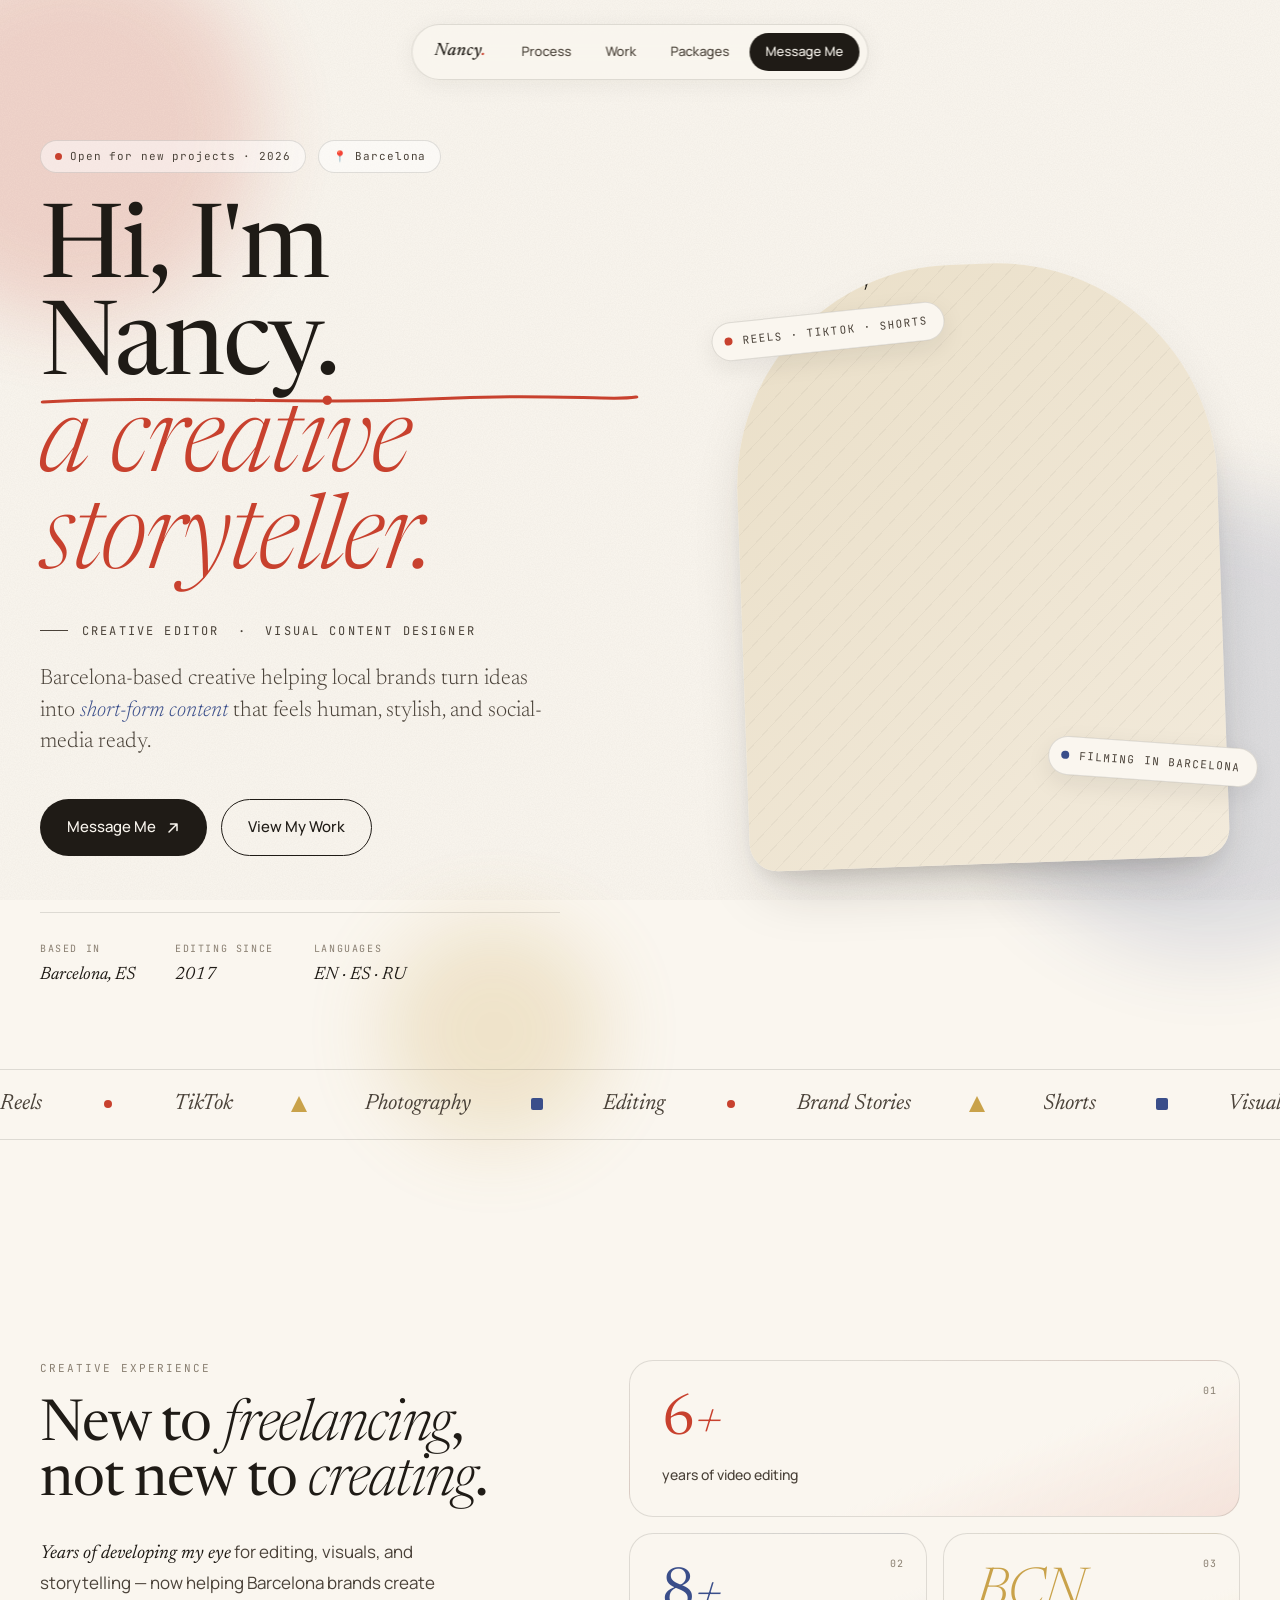
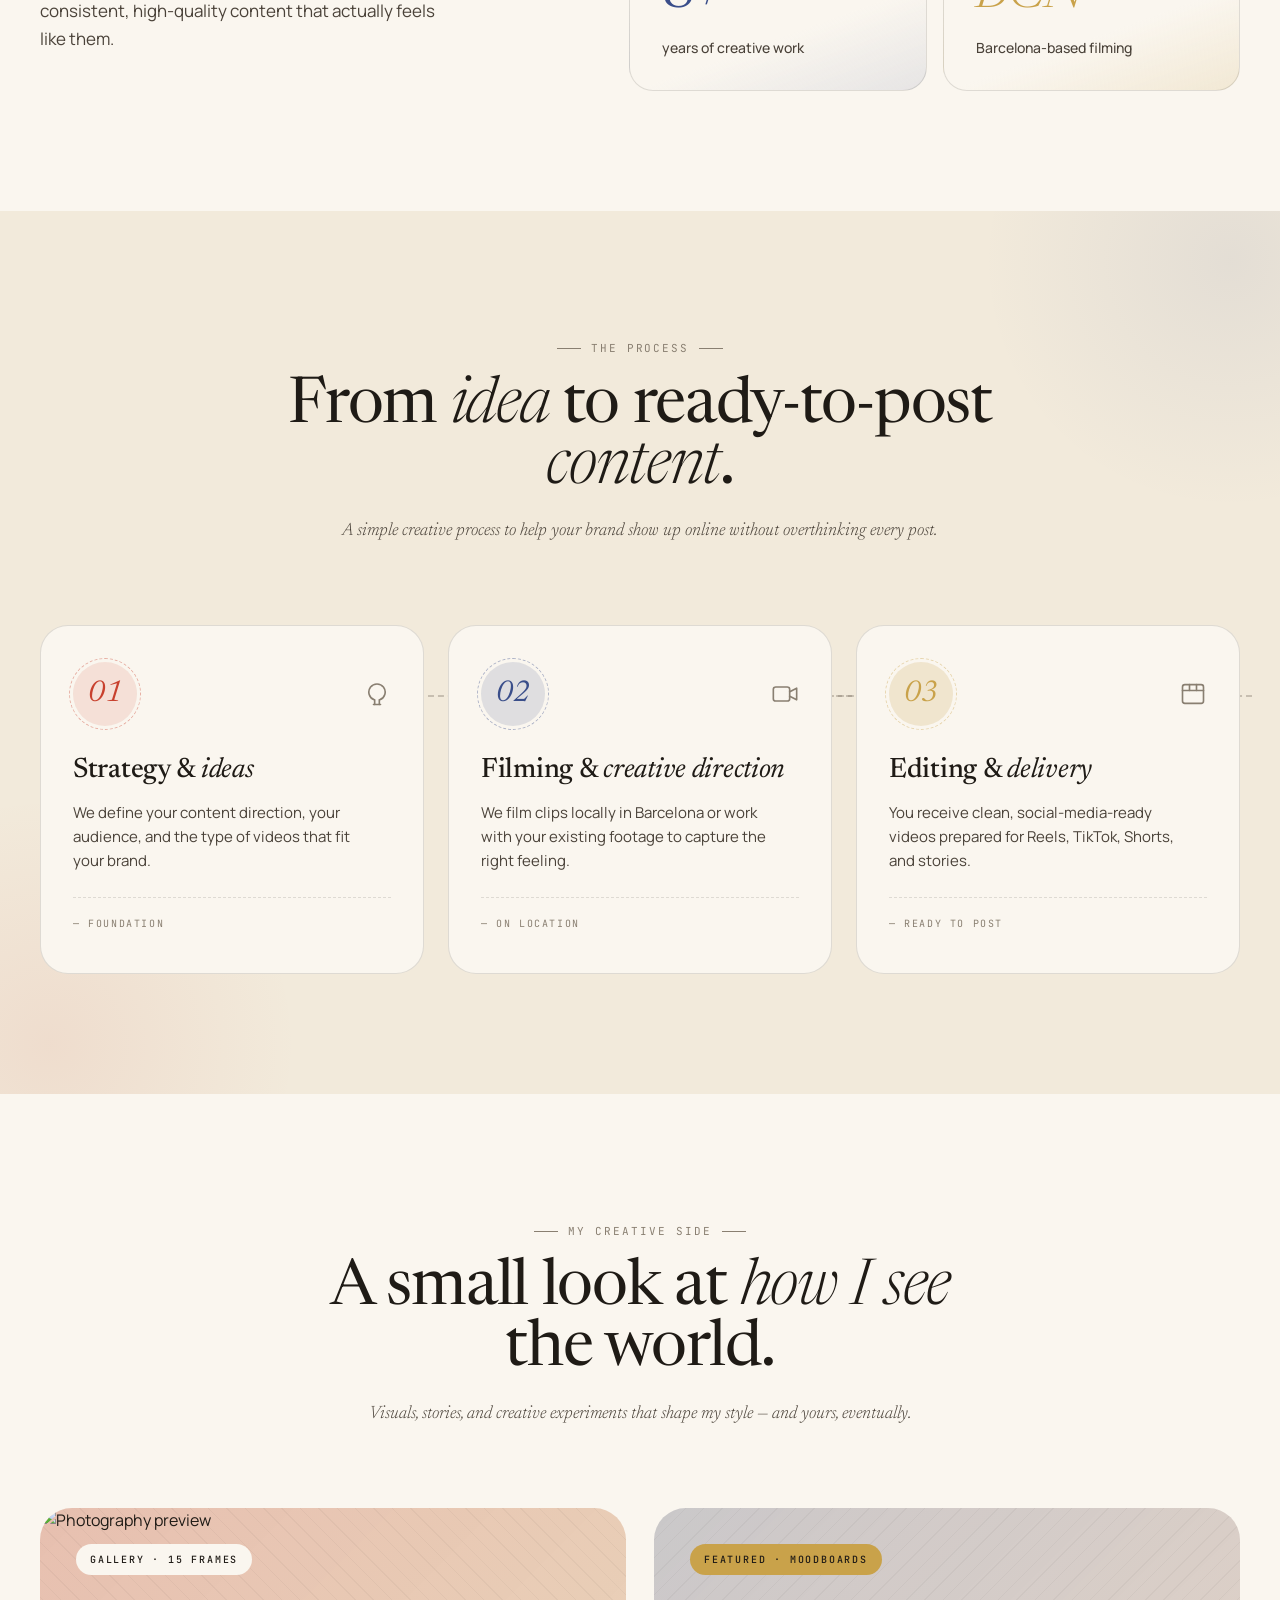
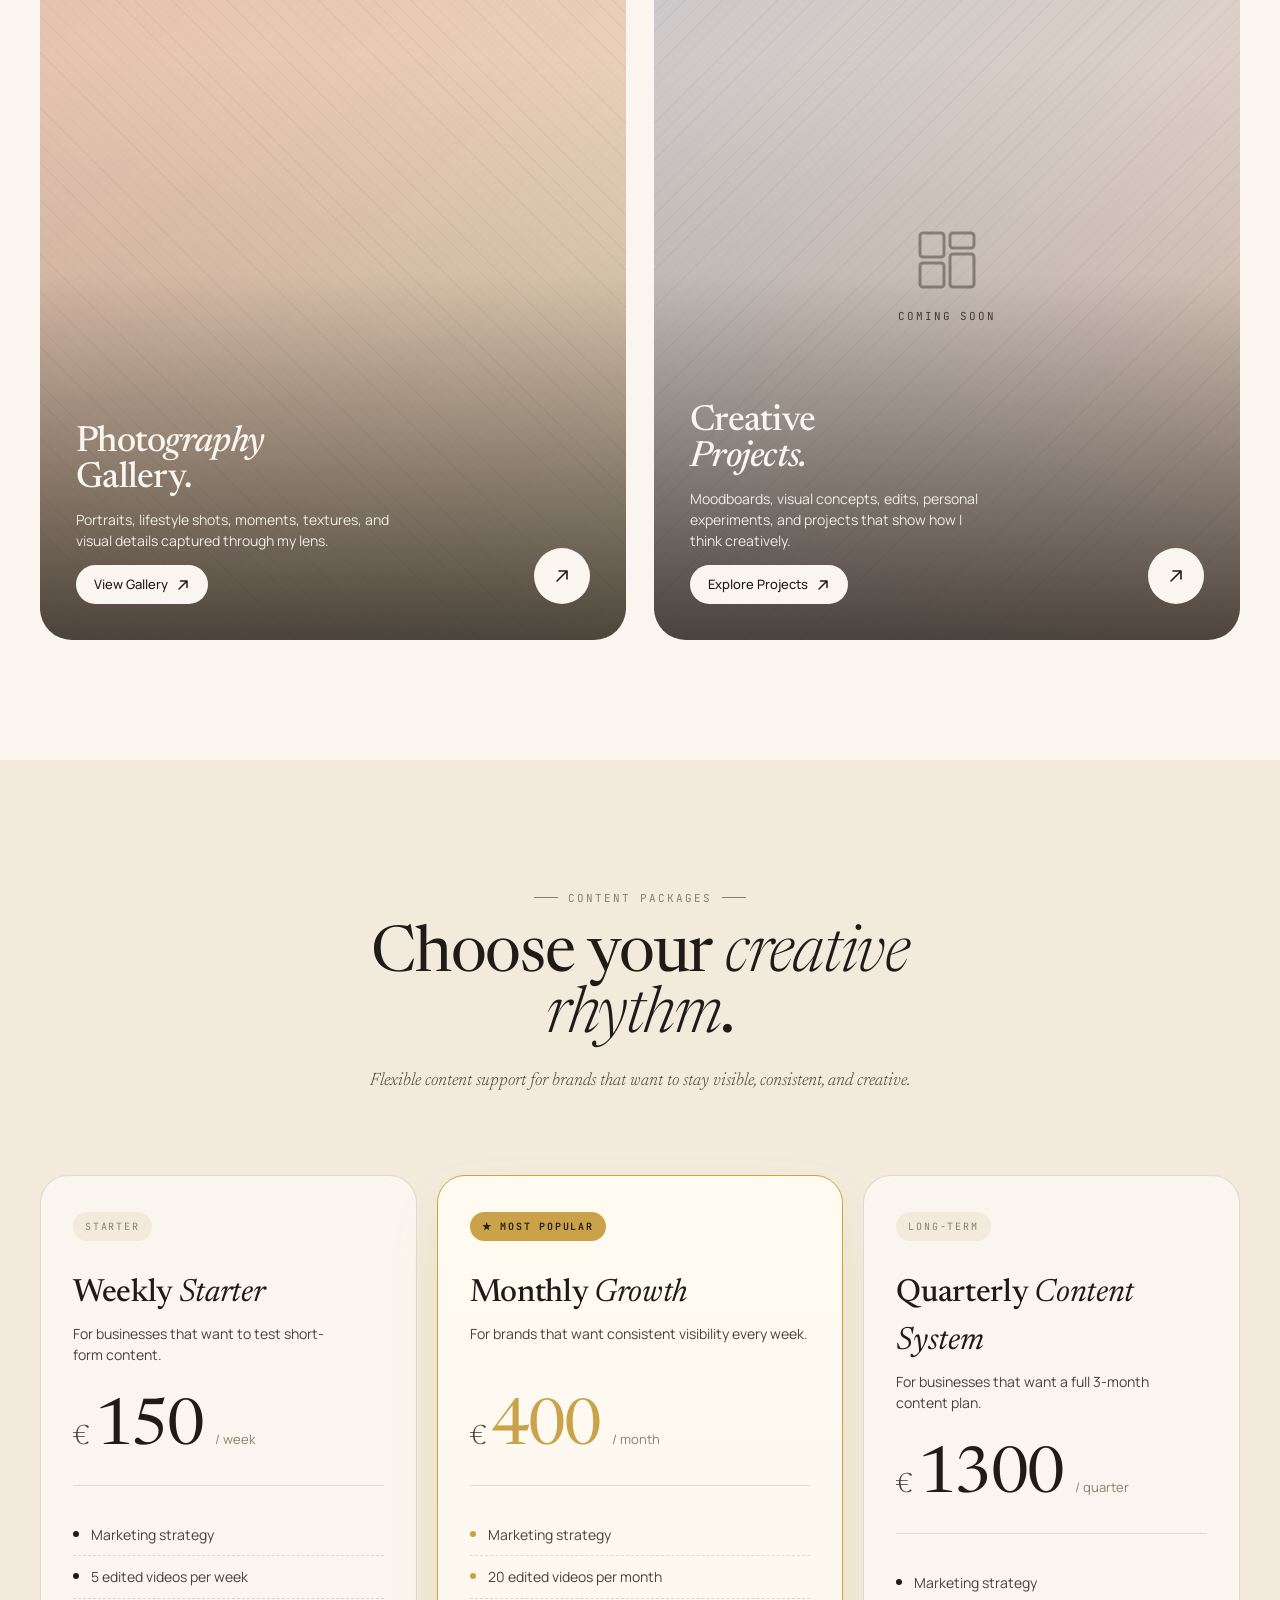
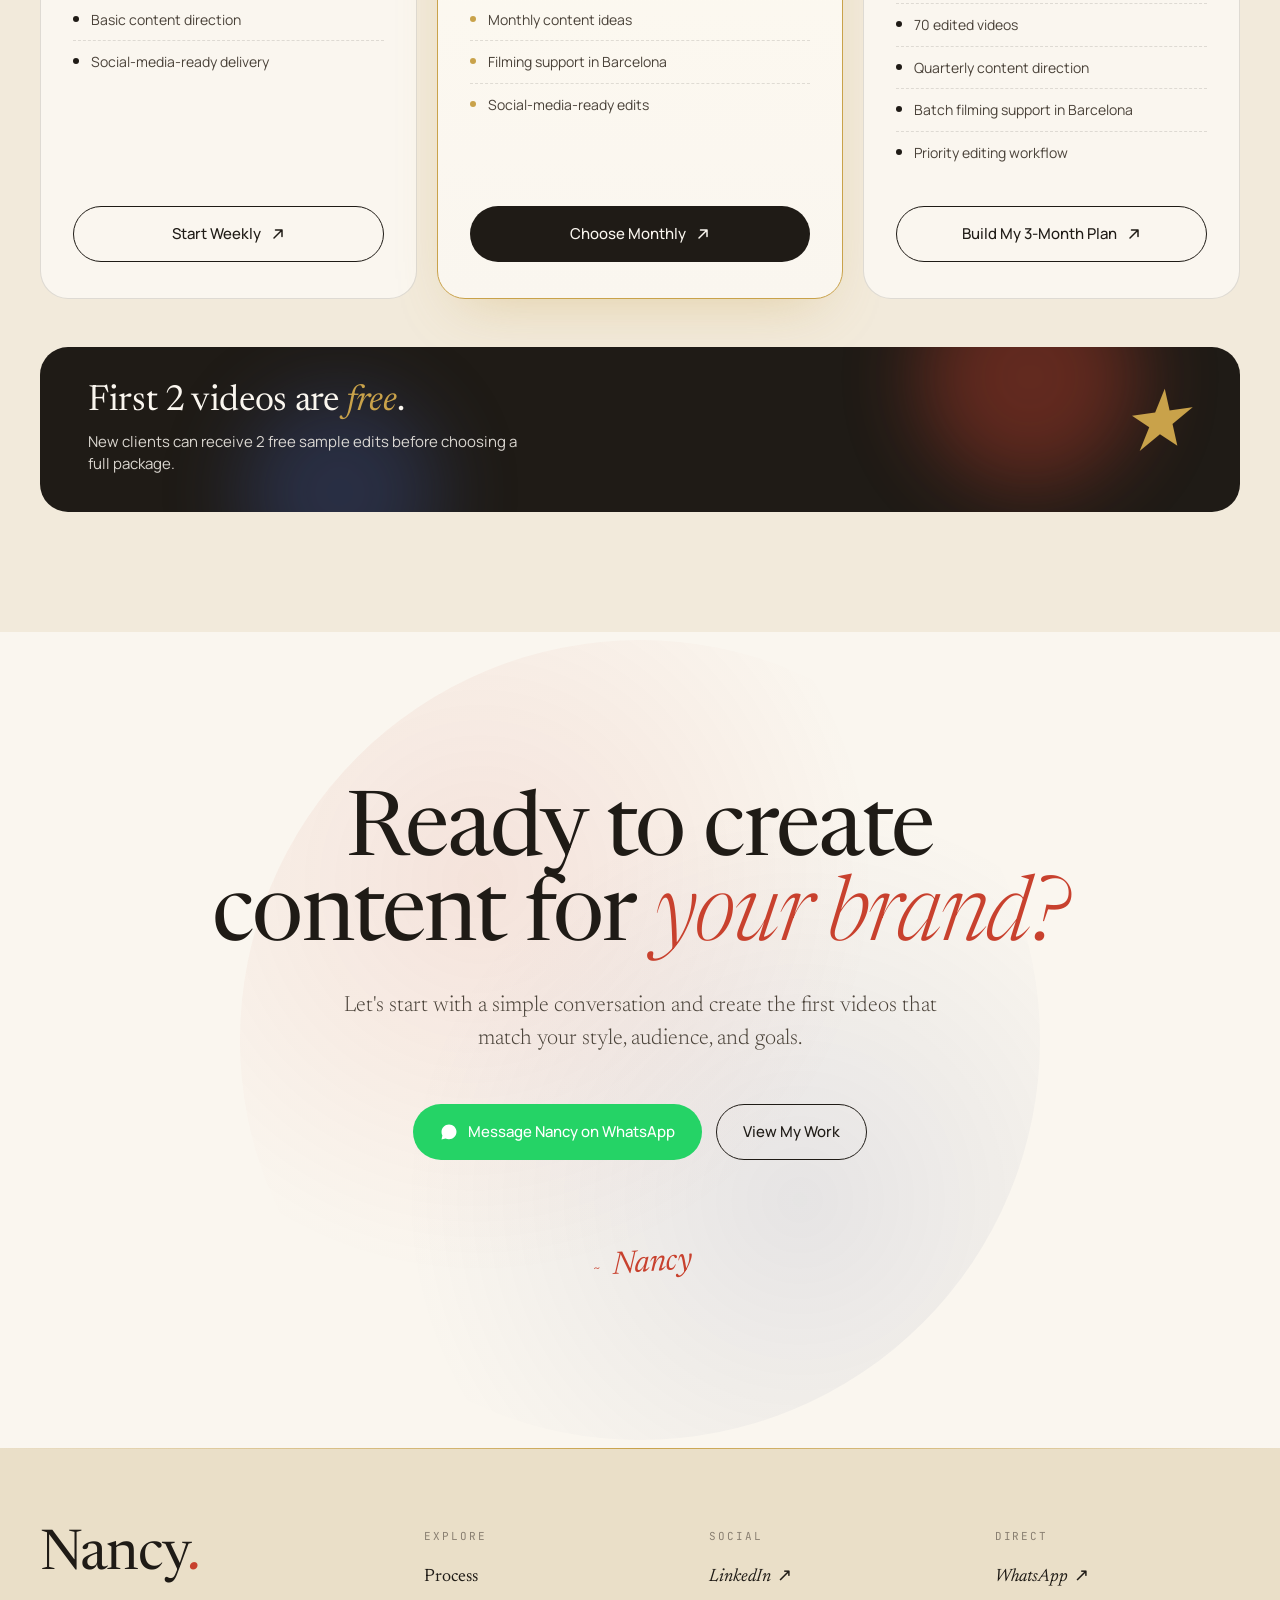
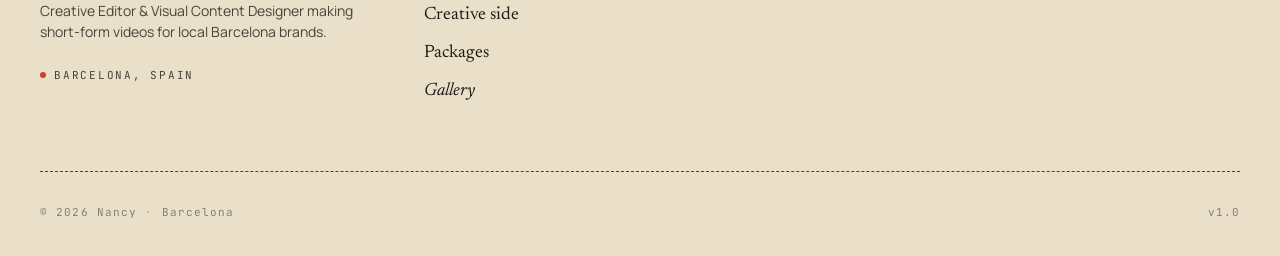
==== index.html @ 83172f07 "first" ====
<!DOCTYPE html>
<html lang="en">
<head>
<meta charset="UTF-8" />
<meta name="viewport" content="width=device-width, initial-scale=1.0, viewport-fit=cover" />
<meta name="theme-color" content="#FAF6EF" />
<title>Nancy — Creative Editor & Visual Content Designer · Barcelona</title>
<meta name="description" content="Barcelona-based creative helping local brands turn ideas into short-form content that feels human, stylish, and social-media ready." />
<link rel="preconnect" href="https://fonts.googleapis.com" />
<link rel="preconnect" href="https://fonts.gstatic.com" crossorigin />
<link href="https://fonts.googleapis.com/css2?family=Newsreader:ital,opsz,wght@0,6..72,300;0,6..72,400;0,6..72,500;0,6..72,600;1,6..72,300;1,6..72,400;1,6..72,500;1,6..72,600&family=Manrope:wght@300;400;500;600;700&family=JetBrains+Mono:wght@400;500&display=swap" rel="stylesheet" />
<link rel="stylesheet" href="assets/css/styles.css" />
</head>
<body>

<!-- NAV -->
<nav class="nav">
  <a class="nav-brand" href="/">Nancy<span class="dot">.</span></a>
  <a href="#process">Process</a>
  <a href="#work">Work</a>
  <a href="#packages">Packages</a>
  <a href="https://wa.me/79687245070?text=Hi%20Nancy%2C%20I%20saw%20your%20portfolio%20and%20I'd%20like%20to%20know%20more%20about%20your%20creative%20services." target="_blank" rel="noopener" class="nav-cta">Message Me</a>
  <button class="nav-toggle" aria-label="Open menu">
    <svg viewBox="0 0 24 24" fill="none" stroke="currentColor" stroke-width="2" stroke-linecap="round"><path d="M3 6h18M3 12h18M3 18h18"/></svg>
  </button>
</nav>

<div class="mobile-menu" aria-hidden="true">
  <a href="#process">Process</a>
  <a href="#work"><em>Work</em></a>
  <a href="#packages">Packages</a>
  <a href="photography-gallery.html">Gallery</a>
  <a href="https://wa.me/79687245070?text=Hi%20Nancy%2C%20I%20saw%20your%20portfolio%20and%20I'd%20like%20to%20know%20more%20about%20your%20creative%20services." target="_blank" rel="noopener" class="btn btn-primary">Message Me
    <svg class="arrow" viewBox="0 0 14 14" fill="none"><path d="M3 11L11 3M11 3H4.5M11 3V9.5" stroke="currentColor" stroke-width="1.5" stroke-linecap="round" stroke-linejoin="round"/></svg>
  </a>
</div>

<!-- HERO -->
<section class="hero">
  <div class="blob blob-red"></div>
  <div class="blob blob-blue"></div>
  <div class="blob blob-gold"></div>

  <div class="wrap">
    <div class="hero-grid">
      <div class="hero-text reveal">
        <div class="hero-meta">
          <span class="pill"><span class="pulse"></span> Open for new projects · 2026</span>
          <span class="pill">📍 Barcelona</span>
        </div>

        <h1 class="display hero-title">
          <span class="first">
            Hi, I'm Nancy.
            <svg class="underline" viewBox="0 0 400 14" preserveAspectRatio="none" fill="none" aria-hidden="true">
              <path d="M2 9 C 80 2, 180 12, 260 6 S 380 8, 398 4" stroke="#C8412E" stroke-width="3" stroke-linecap="round"/>
            </svg>
          </span>
          <span class="second">a creative <em>storyteller.</em></span>
        </h1>

        <div class="hero-role">
          <span class="sep"></span>
          Creative Editor &nbsp;·&nbsp; Visual Content Designer
        </div>

        <p class="hero-intro">
          Barcelona-based creative helping local brands turn ideas into <em>short-form content</em> that feels human, stylish, and social-media ready.
        </p>

        <div class="hero-ctas">
          <a href="https://wa.me/79687245070?text=Hi%20Nancy%2C%20I%20saw%20your%20portfolio%20and%20I'd%20like%20to%20know%20more%20about%20your%20creative%20services." target="_blank" rel="noopener" class="btn btn-primary">
            Message Me
            <svg class="arrow" viewBox="0 0 14 14" fill="none">
              <path d="M3 11L11 3M11 3H4.5M11 3V9.5" stroke="currentColor" stroke-width="1.5" stroke-linecap="round" stroke-linejoin="round"/>
            </svg>
          </a>
          <a href="#work" class="btn btn-secondary">View My Work</a>
        </div>

        <div class="hero-mini">
          <div class="item">
            <div class="label">Based in</div>
            <div class="value">Barcelona, ES</div>
          </div>
          <div class="item">
            <div class="label">Editing since</div>
            <div class="value">2017</div>
          </div>
          <div class="item">
            <div class="label">Languages</div>
            <div class="value">EN · ES · RU</div>
          </div>
        </div>
      </div>

      <div class="hero-portrait reveal">
        <div class="sticker sticker-1">
          <span class="dot-red"></span> Reels · TikTok · Shorts
        </div>
        <div class="sticker sticker-2">
          <span class="dot-blue"></span> Filming in Barcelona
        </div>
        <div class="portrait-frame">
          <img src="Nancy/nancy.jpg" alt="Portrait of Nancy" loading="eager" />
        </div>
      </div>
    </div>
  </div>

  <!-- Marquee -->
  <div class="marquee" aria-hidden="true">
    <div class="marquee-track">
      <span>
        <em>Reels</em>
        <svg width="20" height="20" viewBox="0 0 20 20" fill="#C8412E"><circle cx="10" cy="10" r="4"/></svg>
        <em>TikTok</em>
        <svg width="20" height="20" viewBox="0 0 20 20" fill="#C9A24A"><path d="M10 2 L18 18 L2 18 Z"/></svg>
        <em>Photography</em>
        <svg width="20" height="20" viewBox="0 0 20 20" fill="#3A4E8A"><rect x="4" y="4" width="12" height="12" rx="2"/></svg>
        <em>Editing</em>
        <svg width="20" height="20" viewBox="0 0 20 20" fill="#C8412E"><circle cx="10" cy="10" r="4"/></svg>
        <em>Brand Stories</em>
        <svg width="20" height="20" viewBox="0 0 20 20" fill="#C9A24A"><path d="M10 2 L18 18 L2 18 Z"/></svg>
        <em>Shorts</em>
        <svg width="20" height="20" viewBox="0 0 20 20" fill="#3A4E8A"><rect x="4" y="4" width="12" height="12" rx="2"/></svg>
        <em>Visual Direction</em>
        <svg width="20" height="20" viewBox="0 0 20 20" fill="#C8412E"><circle cx="10" cy="10" r="4"/></svg>
      </span>
      <span>
        <em>Reels</em>
        <svg width="20" height="20" viewBox="0 0 20 20" fill="#C8412E"><circle cx="10" cy="10" r="4"/></svg>
        <em>TikTok</em>
        <svg width="20" height="20" viewBox="0 0 20 20" fill="#C9A24A"><path d="M10 2 L18 18 L2 18 Z"/></svg>
        <em>Photography</em>
        <svg width="20" height="20" viewBox="0 0 20 20" fill="#3A4E8A"><rect x="4" y="4" width="12" height="12" rx="2"/></svg>
        <em>Editing</em>
        <svg width="20" height="20" viewBox="0 0 20 20" fill="#C8412E"><circle cx="10" cy="10" r="4"/></svg>
        <em>Brand Stories</em>
        <svg width="20" height="20" viewBox="0 0 20 20" fill="#C9A24A"><path d="M10 2 L18 18 L2 18 Z"/></svg>
        <em>Shorts</em>
        <svg width="20" height="20" viewBox="0 0 20 20" fill="#3A4E8A"><rect x="4" y="4" width="12" height="12" rx="2"/></svg>
        <em>Visual Direction</em>
        <svg width="20" height="20" viewBox="0 0 20 20" fill="#C8412E"><circle cx="10" cy="10" r="4"/></svg>
      </span>
    </div>
  </div>
</section>

<!-- TRUST / EXPERIENCE -->
<section class="trust">
  <div class="wrap">
    <div class="trust-grid">
      <div class="trust-left reveal">
        <div class="eyebrow">Creative experience</div>
        <h2 class="display">New to <em>freelancing</em>, not new to <em>creating</em>.</h2>
        <p>
          <em>Years of developing my eye</em> for editing, visuals, and storytelling — now helping Barcelona brands create consistent, high-quality content that actually feels like them.
        </p>
      </div>

      <div class="stat-grid reveal">
        <div class="stat">
          <span class="corner">01</span>
          <div class="num">6<em>+</em></div>
          <div class="label">years of video editing</div>
        </div>
        <div class="stat">
          <span class="corner">02</span>
          <div class="num">8<em>+</em></div>
          <div class="label">years of creative work</div>
        </div>
        <div class="stat">
          <span class="corner">03</span>
          <div class="num"><em>BCN</em></div>
          <div class="label">Barcelona-based filming</div>
        </div>
      </div>
    </div>
  </div>
</section>

<!-- ROADMAP / PROCESS -->
<section class="roadmap" id="process">
  <div class="wrap">
    <div class="section-head reveal">
      <div class="eyebrow">The process</div>
      <h2 class="display">From <em>idea</em> to ready-to-post <em>content</em>.</h2>
      <p>A simple creative process to help your brand show up online without overthinking every post.</p>
    </div>

    <div class="roadmap-track reveal">
      <div class="road-connect c1"></div>
      <div class="road-connect c2"></div>

      <div class="road-step">
        <div class="step-head">
          <div class="step-num">01</div>
          <svg class="step-icon" viewBox="0 0 24 24" fill="none" stroke="currentColor" stroke-width="1.4" stroke-linecap="round" stroke-linejoin="round" aria-hidden="true">
            <path d="M9.66 17 A 7 7 0 1 1 14.34 17"/>
            <path d="M9 21h6"/>
            <path d="M10 17v4"/>
            <path d="M14 17v4"/>
          </svg>
        </div>
        <h3>Strategy &amp; <em>ideas</em></h3>
        <p>We define your content direction, your audience, and the type of videos that fit your brand.</p>
        <span class="tag">— Foundation</span>
      </div>

      <div class="road-step">
        <div class="step-head">
          <div class="step-num">02</div>
          <svg class="step-icon" viewBox="0 0 24 24" fill="none" stroke="currentColor" stroke-width="1.4" stroke-linecap="round" stroke-linejoin="round" aria-hidden="true">
            <rect x="2" y="6" width="14" height="12" rx="2"/>
            <path d="M16 10l6-3v10l-6-3"/>
          </svg>
        </div>
        <h3>Filming &amp; <em>creative direction</em></h3>
        <p>We film clips locally in Barcelona or work with your existing footage to capture the right feeling.</p>
        <span class="tag">— On location</span>
      </div>

      <div class="road-step">
        <div class="step-head">
          <div class="step-num">03</div>
          <svg class="step-icon" viewBox="0 0 24 24" fill="none" stroke="currentColor" stroke-width="1.4" stroke-linecap="round" stroke-linejoin="round" aria-hidden="true">
            <rect x="3" y="4" width="18" height="16" rx="2"/>
            <path d="M3 9h18"/>
            <path d="M9 4v5"/>
            <path d="M15 4v5"/>
          </svg>
        </div>
        <h3>Editing &amp; <em>delivery</em></h3>
        <p>You receive clean, social-media-ready videos prepared for Reels, TikTok, Shorts, and stories.</p>
        <span class="tag">— Ready to post</span>
      </div>
    </div>
  </div>
</section>

<!-- CREATIVE SIDE -->
<section class="creative" id="work">
  <div class="wrap">
    <div class="section-head reveal">
      <div class="eyebrow">My creative side</div>
      <h2 class="display">A small look at <em>how I see</em> the world.</h2>
      <p>Visuals, stories, and creative experiments that shape my style — and yours, eventually.</p>
    </div>

    <div class="creative-grid">
      <a class="creative-card card-photo reveal" href="photography-gallery.html">
        <div class="image">
          <img class="preview" src="Nancy/Gallery/IMG_4262.JPG" alt="Photography preview" loading="lazy" />
        </div>
        <div class="overlay">
          <span class="badge">Gallery · 15 frames</span>
          <div class="meta">
            <div>
              <h3>Photo<em>graphy</em><br>Gallery.</h3>
              <p class="desc">Portraits, lifestyle shots, moments, textures, and visual details captured through my lens.</p>
              <span class="cta-button">View Gallery
                <svg width="14" height="14" viewBox="0 0 14 14" fill="none"><path d="M3 11L11 3M11 3H4.5M11 3V9.5" stroke="currentColor" stroke-width="1.5" stroke-linecap="round" stroke-linejoin="round"/></svg>
              </span>
            </div>
            <div class="view" aria-hidden="true">
              <svg viewBox="0 0 18 18" fill="none">
                <path d="M4 14L14 4M14 4H6M14 4V12" stroke="currentColor" stroke-width="1.6" stroke-linecap="round" stroke-linejoin="round"/>
              </svg>
            </div>
          </div>
        </div>
      </a>

      <a class="creative-card card-projects reveal" href="creative-projects.html">
        <div class="image">
          <svg class="placeholder-icon" viewBox="0 0 24 24" fill="none" stroke="currentColor" stroke-width="1" stroke-linecap="round" stroke-linejoin="round">
            <rect x="3" y="3" width="8" height="8" rx="1"/>
            <rect x="13" y="3" width="8" height="5" rx="1"/>
            <rect x="13" y="10" width="8" height="11" rx="1"/>
            <rect x="3" y="13" width="8" height="8" rx="1"/>
          </svg>
          <span class="placeholder-text">Coming Soon</span>
        </div>
        <div class="overlay">
          <span class="badge gold">Featured · Moodboards</span>
          <div class="meta">
            <div>
              <h3>Creative<br><em>Projects.</em></h3>
              <p class="desc">Moodboards, visual concepts, edits, personal experiments, and projects that show how I think creatively.</p>
              <span class="cta-button">Explore Projects
                <svg width="14" height="14" viewBox="0 0 14 14" fill="none"><path d="M3 11L11 3M11 3H4.5M11 3V9.5" stroke="currentColor" stroke-width="1.5" stroke-linecap="round" stroke-linejoin="round"/></svg>
              </span>
            </div>
            <div class="view" aria-hidden="true">
              <svg viewBox="0 0 18 18" fill="none">
                <path d="M4 14L14 4M14 4H6M14 4V12" stroke="currentColor" stroke-width="1.6" stroke-linecap="round" stroke-linejoin="round"/>
              </svg>
            </div>
          </div>
        </div>
      </a>
    </div>
  </div>
</section>

<!-- PACKAGES -->
<section class="packages" id="packages">
  <div class="wrap">
    <div class="section-head reveal">
      <div class="eyebrow">Content packages</div>
      <h2 class="display">Choose your <em>creative rhythm</em>.</h2>
      <p>Flexible content support for brands that want to stay visible, consistent, and creative.</p>
    </div>

    <div class="pkg-grid">
      <!-- Weekly -->
      <div class="pkg reveal">
        <span class="pkg-tag">Starter</span>
        <h3>Weekly <em>Starter</em></h3>
        <p class="pkg-pos">For businesses that want to test short-form content.</p>
        <div class="pkg-price">
          <span class="currency">€</span>
          <span class="amount">150</span>
          <span class="per">/ week</span>
        </div>
        <ul class="pkg-list">
          <li>Marketing strategy</li>
          <li>5 edited videos per week</li>
          <li>Basic content direction</li>
          <li>Social-media-ready delivery</li>
        </ul>
        <a href="https://wa.me/79687245070?text=Hi%20Nancy%2C%20I'm%20interested%20in%20the%20Weekly%20Starter%20package." target="_blank" rel="noopener" class="btn">
          Start Weekly
          <svg class="arrow" viewBox="0 0 14 14" fill="none">
            <path d="M3 11L11 3M11 3H4.5M11 3V9.5" stroke="currentColor" stroke-width="1.5" stroke-linecap="round" stroke-linejoin="round"/>
          </svg>
        </a>
      </div>

      <!-- Monthly (featured) -->
      <div class="pkg featured reveal">
        <span class="pkg-tag">★ Most Popular</span>
        <h3>Monthly <em>Growth</em></h3>
        <p class="pkg-pos">For brands that want consistent visibility every week.</p>
        <div class="pkg-price">
          <span class="currency">€</span>
          <span class="amount">400</span>
          <span class="per">/ month</span>
        </div>
        <ul class="pkg-list">
          <li>Marketing strategy</li>
          <li>20 edited videos per month</li>
          <li>Monthly content ideas</li>
          <li>Filming support in Barcelona</li>
          <li>Social-media-ready edits</li>
        </ul>
        <a href="https://wa.me/79687245070?text=Hi%20Nancy%2C%20I'm%20interested%20in%20the%20Monthly%20Growth%20package." target="_blank" rel="noopener" class="btn">
          Choose Monthly
          <svg class="arrow" viewBox="0 0 14 14" fill="none">
            <path d="M3 11L11 3M11 3H4.5M11 3V9.5" stroke="currentColor" stroke-width="1.5" stroke-linecap="round" stroke-linejoin="round"/>
          </svg>
        </a>
      </div>

      <!-- Quarterly -->
      <div class="pkg reveal">
        <span class="pkg-tag">Long-term</span>
        <h3>Quarterly <em>Content System</em></h3>
        <p class="pkg-pos">For businesses that want a full 3-month content plan.</p>
        <div class="pkg-price">
          <span class="currency">€</span>
          <span class="amount">1300</span>
          <span class="per">/ quarter</span>
        </div>
        <ul class="pkg-list">
          <li>Marketing strategy</li>
          <li>70 edited videos</li>
          <li>Quarterly content direction</li>
          <li>Batch filming support in Barcelona</li>
          <li>Priority editing workflow</li>
        </ul>
        <a href="https://wa.me/79687245070?text=Hi%20Nancy%2C%20I'm%20interested%20in%20the%20Quarterly%20Content%20System%20package." target="_blank" rel="noopener" class="btn">
          Build My 3-Month Plan
          <svg class="arrow" viewBox="0 0 14 14" fill="none">
            <path d="M3 11L11 3M11 3H4.5M11 3V9.5" stroke="currentColor" stroke-width="1.5" stroke-linecap="round" stroke-linejoin="round"/>
          </svg>
        </a>
      </div>
    </div>

    <div class="free-banner reveal">
      <div class="free-text">
        <h4>First 2 videos are <em>free</em>.</h4>
        <p>New clients can receive 2 free sample edits before choosing a full package.</p>
      </div>
      <div class="free-mark">★</div>
    </div>
  </div>
</section>

<!-- FINAL CTA -->
<section class="final-cta" id="contact">
  <div class="wrap">
    <div class="reveal">
      <h2 class="display">Ready to create<br>content for <em>your brand?</em></h2>
      <p>Let's start with a simple conversation and create the first videos that match your style, audience, and goals.</p>
      <div class="ctas">
        <a href="https://wa.me/79687245070?text=Hi%20Nancy%2C%20I%20saw%20your%20portfolio%20and%20I'd%20like%20to%20create%20content%20for%20my%20brand." target="_blank" rel="noopener" class="btn btn-wapp">
          <svg width="18" height="18" viewBox="0 0 24 24" fill="currentColor" aria-hidden="true">
            <path d="M17.6 14.2c-.3-.1-1.7-.8-2-.9-.3-.1-.4-.1-.6.1-.2.3-.7.9-.9 1.1-.2.2-.3.2-.6.1-.3-.1-1.2-.4-2.3-1.4-.9-.8-1.4-1.7-1.6-2-.2-.3 0-.4.1-.6l.4-.5c.1-.2.2-.3.3-.5.1-.2 0-.4 0-.5l-.9-2.1c-.2-.5-.4-.5-.6-.5h-.5c-.2 0-.5.1-.7.3-.3.3-1 1-1 2.4s1 2.8 1.1 3c.1.2 2 3 4.8 4.2 1.7.7 2.3.8 3.2.6.5-.1 1.7-.7 1.9-1.3.2-.7.2-1.2.2-1.3-.1-.1-.3-.2-.5-.3zM12 2C6.5 2 2 6.5 2 12c0 1.7.4 3.4 1.2 4.8L2 22l5.4-1.4c1.4.7 3 1.1 4.6 1.1 5.5 0 10-4.5 10-10S17.5 2 12 2z"/>
          </svg>
          Message Nancy on WhatsApp
        </a>
        <a href="photography-gallery.html" class="btn btn-secondary">View My Work</a>
      </div>

      <div class="signature">~ Nancy</div>
    </div>
  </div>
</section>

<!-- FOOTER -->
<footer>
  <div class="wrap">
    <div class="foot-top">
      <div>
        <div class="foot-brand">Nancy<em>.</em></div>
        <p class="foot-role">Creative Editor &amp; Visual Content Designer making short-form videos for local Barcelona brands.</p>
        <span class="foot-loc">Barcelona, Spain</span>
      </div>

      <div class="foot-col">
        <h5>Explore</h5>
        <ul>
          <li><a href="#process">Process</a></li>
          <li><a href="#work">Creative side</a></li>
          <li><a href="#packages">Packages</a></li>
          <li><a href="photography-gallery.html"><em>Gallery</em></a></li>
        </ul>
      </div>

      <div class="foot-col">
        <h5>Social</h5>
        <ul>
          <li><a href="https://www.linkedin.com/in/anastasia-zabotina-a32906292/" target="_blank" rel="noopener"><em>LinkedIn</em> ↗</a></li>
        </ul>
      </div>

      <div class="foot-col">
        <h5>Direct</h5>
        <ul>
          <li><a href="https://wa.me/79687245070?text=Hi%20Nancy%2C%20I%20saw%20your%20portfolio%20and%20I'd%20like%20to%20know%20more%20about%20your%20creative%20services." target="_blank" rel="noopener"><em>WhatsApp</em> ↗</a></li>
        </ul>
      </div>
    </div>

    <div class="foot-bottom">
      <span>© 2026 Nancy <span class="gold-dot">·</span> Barcelona</span>
      <span>v1.0</span>
    </div>
  </div>
</footer>

<script src="assets/js/main.js" defer></script>
</body>
</html>
---- assets/css/styles.css ----
:root {
  --cream:        #FAF6EF;
  --cream-2:      #F2EADB;
  --cream-3:      #EADFC8;
  --ink:          #1F1B16;
  --ink-soft:     #4A4239;
  --ink-mute:     #897F71;
  --line:         #1F1B1620;
  --red:          #C8412E;
  --red-deep:     #A33321;
  --blue:         #3A4E8A;
  --blue-deep:    #2A3A6E;
  --gold:         #C9A24A;
  --gold-soft:    #E2C988;
  --serif:        'Newsreader', Georgia, serif;
  --sans:         'Manrope', system-ui, sans-serif;
  --mono:         'JetBrains Mono', ui-monospace, monospace;
}

* { box-sizing: border-box; margin: 0; padding: 0; }

html { scroll-behavior: smooth; }

body {
  font-family: var(--sans);
  background: var(--cream);
  color: var(--ink);
  line-height: 1.5;
  font-weight: 400;
  -webkit-font-smoothing: antialiased;
  text-rendering: optimizeLegibility;
  overflow-x: hidden;
}

body::before {
  content: '';
  position: fixed;
  inset: 0;
  pointer-events: none;
  z-index: 1;
  background-image: url("data:image/svg+xml;utf8,<svg xmlns='http://www.w3.org/2000/svg' width='240' height='240'><filter id='n'><feTurbulence type='fractalNoise' baseFrequency='0.85' numOctaves='2' stitchTiles='stitch'/><feColorMatrix values='0 0 0 0 0.12 0 0 0 0 0.10 0 0 0 0 0.08 0 0 0 0.18 0'/></filter><rect width='100%25' height='100%25' filter='url(%23n)' opacity='0.6'/></svg>");
  opacity: 0.5;
  mix-blend-mode: multiply;
}

::selection { background: var(--red); color: var(--cream); }

img { display: block; max-width: 100%; height: auto; }

a { color: inherit; }

/* ---------- Typography ---------- */
.display {
  font-family: var(--serif);
  font-weight: 400;
  letter-spacing: -0.02em;
  line-height: 0.95;
}
.display em { font-style: italic; font-weight: 300; }
.eyebrow {
  font-family: var(--mono);
  font-size: 11px;
  letter-spacing: 0.18em;
  text-transform: uppercase;
  color: var(--ink-mute);
  font-weight: 400;
}

/* ---------- Layout ---------- */
.wrap {
  max-width: 1280px;
  margin: 0 auto;
  padding: 0 40px;
  position: relative;
  z-index: 2;
}
section { position: relative; z-index: 2; }

/* ---------- Nav ---------- */
.nav {
  position: fixed;
  top: 24px;
  left: 50%;
  transform: translateX(-50%);
  z-index: 100;
  display: flex;
  align-items: center;
  gap: 6px;
  padding: 8px 8px 8px 22px;
  background: rgba(250, 246, 239, 0.78);
  backdrop-filter: blur(14px);
  -webkit-backdrop-filter: blur(14px);
  border: 1px solid var(--line);
  border-radius: 999px;
  box-shadow: 0 4px 24px rgba(31, 27, 22, 0.06);
  max-width: calc(100vw - 32px);
}
.nav-brand {
  font-family: var(--serif);
  font-style: italic;
  font-size: 18px;
  font-weight: 500;
  margin-right: 16px;
  text-decoration: none;
  color: var(--ink);
}
.nav-brand .dot { color: var(--red); }
.nav a:not(.nav-cta):not(.nav-brand) {
  font-size: 13px;
  color: var(--ink-soft);
  text-decoration: none;
  padding: 8px 14px;
  border-radius: 999px;
  transition: color .2s, background .2s;
  font-weight: 500;
}
.nav a:not(.nav-cta):not(.nav-brand):hover { color: var(--ink); background: var(--cream-2); }
.nav-cta {
  background: var(--ink);
  color: var(--cream);
  text-decoration: none;
  padding: 9px 16px;
  border-radius: 999px;
  font-size: 13px;
  font-weight: 500;
  transition: background .2s;
}
.nav-cta:hover { background: var(--red); }

.nav-toggle {
  display: none;
  background: var(--ink);
  border: none;
  color: var(--cream);
  width: 40px;
  height: 40px;
  border-radius: 50%;
  cursor: pointer;
  align-items: center;
  justify-content: center;
  padding: 0;
}
.nav-toggle svg { width: 18px; height: 18px; }

.mobile-menu {
  position: fixed;
  inset: 0;
  background: var(--cream);
  z-index: 99;
  display: none;
  flex-direction: column;
  align-items: center;
  justify-content: center;
  gap: 24px;
  padding: 80px 32px 40px;
  opacity: 0;
  pointer-events: none;
  transition: opacity .25s ease;
}
.mobile-menu.open { display: flex; opacity: 1; pointer-events: auto; }
.mobile-menu a {
  font-family: var(--serif);
  font-size: 32px;
  text-decoration: none;
  color: var(--ink);
  font-weight: 400;
}
.mobile-menu a em { color: var(--red); font-style: italic; }
.mobile-menu .btn { margin-top: 16px; }

/* ---------- Buttons ---------- */
.btn {
  display: inline-flex;
  align-items: center;
  gap: 10px;
  padding: 16px 26px;
  border-radius: 999px;
  font-family: var(--sans);
  font-weight: 500;
  font-size: 15px;
  text-decoration: none;
  transition: transform .25s ease, background .25s, box-shadow .25s, border-color .25s, color .25s;
  border: 1px solid transparent;
  cursor: pointer;
  white-space: nowrap;
  color: var(--ink);
}
.btn-primary {
  background: var(--ink);
  color: var(--cream);
}
.btn-primary:hover {
  background: var(--red);
  transform: translateY(-2px);
  box-shadow: 0 12px 30px rgba(200, 65, 46, 0.25);
}
.btn-secondary {
  background: transparent;
  color: var(--ink);
  border-color: var(--ink);
}
.btn-secondary:hover {
  background: var(--ink);
  color: var(--cream);
  transform: translateY(-2px);
}
.btn-wapp {
  background: #25D366;
  color: white;
}
.btn-wapp:hover {
  background: #1FB857;
  color: white;
  transform: translateY(-2px);
  box-shadow: 0 12px 30px rgba(37, 211, 102, 0.25);
}
.btn .arrow {
  width: 14px; height: 14px;
  transition: transform .25s;
}
.btn:hover .arrow { transform: translate(2px, -2px); }

/* ============================================================
   HERO
============================================================ */
.hero {
  padding: 140px 0 100px;
  position: relative;
  overflow: hidden;
}

.blob {
  position: absolute;
  border-radius: 50%;
  filter: blur(40px);
  opacity: 0.55;
  pointer-events: none;
  animation: drift 18s ease-in-out infinite;
}
.blob-red {
  width: 380px; height: 380px;
  background: var(--red);
  top: -60px; left: -120px;
  opacity: 0.18;
}
.blob-blue {
  width: 460px; height: 460px;
  background: var(--blue);
  top: 40%; right: -160px;
  opacity: 0.14;
  animation-delay: -6s;
}
.blob-gold {
  width: 220px; height: 220px;
  background: var(--gold);
  bottom: 8%; left: 30%;
  opacity: 0.22;
  animation-delay: -12s;
}
@keyframes drift {
  0%, 100%   { transform: translate(0, 0) scale(1); }
  33%        { transform: translate(30px, -20px) scale(1.06); }
  66%        { transform: translate(-20px, 25px) scale(0.96); }
}

.hero-grid {
  display: grid;
  grid-template-columns: 1.15fr 1fr;
  gap: 80px;
  align-items: center;
  position: relative;
}

.hero-meta {
  display: flex;
  flex-wrap: wrap;
  align-items: center;
  gap: 12px;
  margin-bottom: 32px;
}
.hero-meta .pill {
  display: inline-flex;
  align-items: center;
  gap: 8px;
  padding: 7px 14px;
  border: 1px solid var(--line);
  border-radius: 999px;
  background: rgba(255,255,255,0.5);
  font-family: var(--mono);
  font-size: 11px;
  letter-spacing: 0.08em;
  color: var(--ink-soft);
}
.pulse {
  width: 7px; height: 7px;
  background: var(--red);
  border-radius: 50%;
  box-shadow: 0 0 0 0 var(--red);
  animation: pulse 2s infinite;
}
@keyframes pulse {
  0% { box-shadow: 0 0 0 0 rgba(200, 65, 46, 0.5); }
  70% { box-shadow: 0 0 0 12px rgba(200, 65, 46, 0); }
  100% { box-shadow: 0 0 0 0 rgba(200, 65, 46, 0); }
}

.hero-title {
  font-size: clamp(48px, 8vw, 116px);
  margin-bottom: 28px;
}
.hero-title .first {
  display: block;
  position: relative;
}
.hero-title .underline {
  position: absolute;
  bottom: -8px;
  left: 0;
  width: 100%;
  height: 14px;
  pointer-events: none;
}
.hero-title .second {
  display: block;
  font-style: italic;
  font-weight: 300;
  color: var(--red);
}

.hero-role {
  font-family: var(--mono);
  font-size: 12px;
  letter-spacing: 0.18em;
  text-transform: uppercase;
  color: var(--ink-soft);
  margin-bottom: 24px;
  display: flex;
  align-items: center;
  gap: 14px;
  flex-wrap: wrap;
}
.hero-role .sep {
  width: 28px; height: 1px;
  background: var(--ink-soft);
  display: inline-block;
}

.hero-intro {
  font-family: var(--serif);
  font-size: 22px;
  line-height: 1.45;
  color: var(--ink-soft);
  max-width: 520px;
  margin-bottom: 40px;
  font-weight: 300;
  text-wrap: pretty;
}
.hero-intro em { font-style: italic; color: var(--blue); }

.hero-ctas {
  display: flex;
  flex-wrap: wrap;
  gap: 14px;
  margin-bottom: 56px;
}

.hero-mini {
  display: flex;
  gap: 40px;
  padding-top: 28px;
  border-top: 1px solid var(--line);
  max-width: 520px;
  flex-wrap: wrap;
}
.hero-mini .item .label {
  font-family: var(--mono);
  font-size: 10px;
  letter-spacing: 0.16em;
  text-transform: uppercase;
  color: var(--ink-mute);
  margin-bottom: 6px;
}
.hero-mini .item .value {
  font-family: var(--serif);
  font-size: 18px;
  font-style: italic;
  color: var(--ink);
}

/* Hero portrait */
.hero-portrait {
  position: relative;
  aspect-ratio: 4 / 5;
  width: 100%;
  max-width: 480px;
  justify-self: center;
}
.portrait-frame {
  position: absolute;
  inset: 0;
  border-radius: 220px 220px 28px 28px;
  overflow: hidden;
  background: linear-gradient(135deg, var(--cream-3) 0%, var(--cream-2) 100%);
  box-shadow:
    0 30px 60px -20px rgba(31, 27, 22, 0.25),
    0 12px 24px -12px rgba(31, 27, 22, 0.15);
  transform: rotate(-2deg);
}
.portrait-frame img {
  width: 100%;
  height: 100%;
  object-fit: cover;
  display: block;
}
.portrait-frame::after {
  content: '';
  position: absolute;
  inset: 0;
  background:
    repeating-linear-gradient(
      135deg,
      transparent 0,
      transparent 16px,
      rgba(31, 27, 22, 0.04) 16px,
      rgba(31, 27, 22, 0.04) 17px
    );
  pointer-events: none;
}

/* Floating tag/sticker */
.sticker {
  position: absolute;
  z-index: 4;
  background: var(--cream);
  border: 1px solid var(--line);
  border-radius: 999px;
  padding: 10px 16px 10px 12px;
  display: inline-flex;
  align-items: center;
  gap: 10px;
  font-family: var(--mono);
  font-size: 11px;
  letter-spacing: 0.1em;
  text-transform: uppercase;
  color: var(--ink-soft);
  box-shadow: 0 8px 24px rgba(31, 27, 22, 0.08);
  animation: float 5s ease-in-out infinite;
}
.sticker-1 {
  top: 8%; left: -6%;
  transform: rotate(-6deg);
}
.sticker-2 {
  bottom: 14%; right: -8%;
  transform: rotate(4deg);
  animation-delay: -2.5s;
}
.sticker .dot-red { width: 8px; height: 8px; background: var(--red); border-radius: 50%; }
.sticker .dot-blue { width: 8px; height: 8px; background: var(--blue); border-radius: 50%; }
@keyframes float {
  0%, 100% { transform: rotate(-6deg) translateY(0); }
  50% { transform: rotate(-6deg) translateY(-8px); }
}
.sticker-2 { animation-name: float2; }
@keyframes float2 {
  0%, 100% { transform: rotate(4deg) translateY(0); }
  50% { transform: rotate(4deg) translateY(-8px); }
}

/* Marquee under hero */
.marquee {
  margin-top: 80px;
  padding: 18px 0;
  border-top: 1px solid var(--line);
  border-bottom: 1px solid var(--line);
  overflow: hidden;
  position: relative;
}
.marquee-track {
  display: flex;
  gap: 56px;
  width: max-content;
  animation: scroll 40s linear infinite;
  font-family: var(--serif);
  font-style: italic;
  font-size: 22px;
  color: var(--ink-soft);
  white-space: nowrap;
}
.marquee-track span { display: flex; align-items: center; gap: 56px; }
.marquee-track svg { flex: none; }
@keyframes scroll {
  0% { transform: translateX(0); }
  100% { transform: translateX(-50%); }
}

/* ============================================================
   TRUST / STATS
============================================================ */
.trust {
  padding: 120px 0;
  position: relative;
}

.trust-grid {
  display: grid;
  grid-template-columns: 1fr 1.2fr;
  gap: 80px;
  align-items: start;
}

.trust-left .eyebrow { margin-bottom: 24px; }
.trust-left h2 {
  font-size: clamp(36px, 4.5vw, 64px);
  margin-bottom: 28px;
}
.trust-left p {
  font-size: 17px;
  line-height: 1.65;
  color: var(--ink-soft);
  max-width: 460px;
  text-wrap: pretty;
}
.trust-left p em {
  font-family: var(--serif);
  font-style: italic;
  color: var(--ink);
  font-size: 19px;
}

.stat-grid {
  display: grid;
  grid-template-columns: 1fr 1fr;
  gap: 16px;
}
.stat-grid .stat:first-child { grid-column: span 2; }
.stat {
  background: var(--cream);
  border: 1px solid var(--line);
  border-radius: 24px;
  padding: 32px;
  position: relative;
  overflow: hidden;
  transition: transform .3s, box-shadow .3s;
}
.stat:hover {
  transform: translateY(-4px);
  box-shadow: 0 18px 40px -20px rgba(31, 27, 22, 0.18);
}
.stat:nth-child(1) { background: linear-gradient(160deg, var(--cream) 60%, rgba(200, 65, 46, 0.1) 100%); }
.stat:nth-child(2) { background: linear-gradient(160deg, var(--cream) 60%, rgba(58, 78, 138, 0.1) 100%); }
.stat:nth-child(3) { background: linear-gradient(160deg, var(--cream) 60%, rgba(201, 162, 74, 0.16) 100%); }

.stat .num {
  font-family: var(--serif);
  font-size: 56px;
  font-weight: 400;
  line-height: 1;
  margin-bottom: 16px;
  letter-spacing: -0.02em;
}
.stat:nth-child(1) .num { color: var(--red); }
.stat:nth-child(2) .num { color: var(--blue); }
.stat:nth-child(3) .num { color: var(--gold); }
.stat .num em { font-style: italic; font-weight: 300; }
.stat .label {
  font-size: 14px;
  color: var(--ink-soft);
  line-height: 1.4;
  font-weight: 500;
}
.stat .corner {
  position: absolute;
  top: 22px;
  right: 22px;
  font-family: var(--mono);
  font-size: 10px;
  color: var(--ink-mute);
  letter-spacing: 0.1em;
}

/* ============================================================
   ROADMAP
============================================================ */
.roadmap {
  padding: 120px 0;
  background: var(--cream-2);
  position: relative;
  overflow: hidden;
}
.roadmap::before {
  content: '';
  position: absolute;
  top: -200px; right: -200px;
  width: 500px; height: 500px;
  background: radial-gradient(circle, rgba(58, 78, 138, 0.08), transparent 70%);
}
.roadmap::after {
  content: '';
  position: absolute;
  bottom: -200px; left: -200px;
  width: 500px; height: 500px;
  background: radial-gradient(circle, rgba(200, 65, 46, 0.08), transparent 70%);
}

.section-head {
  text-align: center;
  max-width: 720px;
  margin: 0 auto 80px;
}
.section-head .eyebrow { margin-bottom: 20px; display: inline-flex; align-items: center; gap: 10px; }
.section-head .eyebrow::before {
  content: '';
  width: 24px; height: 1px;
  background: var(--ink-mute);
}
.section-head .eyebrow::after {
  content: '';
  width: 24px; height: 1px;
  background: var(--ink-mute);
}
.section-head h2 {
  font-size: clamp(36px, 5vw, 72px);
  margin-bottom: 20px;
}
.section-head p {
  font-size: 18px;
  color: var(--ink-soft);
  line-height: 1.5;
  text-wrap: pretty;
  font-family: var(--serif);
  font-style: italic;
  font-weight: 300;
}

.roadmap-track {
  display: grid;
  grid-template-columns: repeat(3, 1fr);
  gap: 24px;
  position: relative;
}

.road-step {
  background: var(--cream);
  border: 1px solid var(--line);
  border-radius: 28px;
  padding: 36px 32px 40px;
  position: relative;
  transition: transform .35s ease, box-shadow .35s;
}
.road-step:hover {
  transform: translateY(-6px);
  box-shadow: 0 24px 50px -24px rgba(31, 27, 22, 0.2);
}
.road-step .step-head {
  display: flex;
  align-items: center;
  justify-content: space-between;
  margin-bottom: 28px;
}
.step-num {
  width: 64px;
  height: 64px;
  border-radius: 50%;
  display: grid;
  place-items: center;
  font-family: var(--serif);
  font-size: 30px;
  font-style: italic;
  font-weight: 400;
  position: relative;
}
.road-step:nth-child(3) .step-num {
  background: rgba(200, 65, 46, 0.12);
  color: var(--red);
}
.road-step:nth-child(4) .step-num {
  background: rgba(58, 78, 138, 0.14);
  color: var(--blue);
}
.road-step:nth-child(5) .step-num {
  background: rgba(201, 162, 74, 0.2);
  color: var(--gold);
}
.step-num::after {
  content: '';
  position: absolute;
  inset: -4px;
  border-radius: 50%;
  border: 1px dashed currentColor;
  opacity: 0.4;
  animation: spin 24s linear infinite;
}
@keyframes spin { to { transform: rotate(360deg); } }

.step-icon {
  width: 28px;
  height: 28px;
  color: var(--ink-mute);
}

.road-step h3 {
  font-family: var(--serif);
  font-size: 28px;
  font-weight: 500;
  line-height: 1.15;
  margin-bottom: 14px;
  letter-spacing: -0.01em;
}
.road-step h3 em { font-style: italic; font-weight: 400; }
.road-step p {
  color: var(--ink-soft);
  font-size: 15px;
  line-height: 1.6;
  text-wrap: pretty;
}
.road-step .tag {
  display: inline-block;
  font-family: var(--mono);
  font-size: 10px;
  letter-spacing: 0.16em;
  text-transform: uppercase;
  color: var(--ink-mute);
  margin-top: 24px;
  padding-top: 18px;
  border-top: 1px dashed var(--line);
  width: 100%;
}

.road-connect {
  position: absolute;
  top: 70px;
  height: 2px;
  border-top: 2px dashed var(--ink-mute);
  opacity: 0.4;
  z-index: 0;
}
.road-connect.c1 { left: calc(33.33% - 12px); width: calc(33.33% + 24px); }
.road-connect.c2 { left: calc(66.66% - 12px); width: calc(33.33% + 24px); }

/* ============================================================
   CREATIVE SIDE
============================================================ */
.creative {
  padding: 120px 0;
  position: relative;
  overflow: hidden;
}

.creative-grid {
  display: grid;
  grid-template-columns: 1fr 1fr;
  gap: 28px;
}

.creative-card {
  position: relative;
  border-radius: 32px;
  overflow: hidden;
  aspect-ratio: 4/5;
  transition: transform .4s ease;
  cursor: pointer;
  text-decoration: none;
  color: inherit;
  display: block;
}
.creative-card:hover { transform: translateY(-8px); }
.creative-card .image {
  position: absolute;
  inset: 0;
  display: flex;
  align-items: center;
  justify-content: center;
  flex-direction: column;
  gap: 12px;
  transition: transform .8s ease;
}
.creative-card:hover .image { transform: scale(1.04); }

.card-photo {
  background:
    linear-gradient(135deg, rgba(200, 65, 46, 0.25), rgba(201, 162, 74, 0.2)),
    var(--cream-2);
}
.card-photo .image::before {
  content: '';
  position: absolute;
  inset: 0;
  background:
    repeating-linear-gradient(45deg, transparent 0, transparent 12px, rgba(31,27,22,0.04) 12px, rgba(31,27,22,0.04) 13px);
}

.card-projects {
  background:
    linear-gradient(135deg, rgba(58, 78, 138, 0.22), rgba(200, 65, 46, 0.12)),
    var(--cream-2);
}
.card-projects .image::before {
  content: '';
  position: absolute;
  inset: 0;
  background:
    repeating-linear-gradient(-45deg, transparent 0, transparent 12px, rgba(31,27,22,0.04) 12px, rgba(31,27,22,0.04) 13px);
}

.placeholder-icon {
  width: 72px;
  height: 72px;
  color: var(--ink-soft);
  opacity: 0.5;
  z-index: 2;
}
.placeholder-text {
  font-family: var(--mono);
  font-size: 11px;
  letter-spacing: 0.18em;
  text-transform: uppercase;
  color: var(--ink-soft);
  z-index: 2;
}

.creative-card .image .preview {
  position: absolute;
  inset: 0;
  width: 100%;
  height: 100%;
  object-fit: cover;
  z-index: 1;
}

.creative-card .overlay {
  position: absolute;
  inset: 0;
  padding: 36px;
  display: flex;
  flex-direction: column;
  justify-content: space-between;
  background: linear-gradient(to top, rgba(31, 27, 22, 0.78) 0%, rgba(31, 27, 22, 0.1) 50%, transparent 80%);
  color: var(--cream);
  z-index: 2;
}
.creative-card .badge {
  align-self: flex-start;
  background: var(--cream);
  color: var(--ink);
  padding: 8px 14px;
  border-radius: 999px;
  font-family: var(--mono);
  font-size: 10px;
  letter-spacing: 0.18em;
  text-transform: uppercase;
  font-weight: 500;
}
.creative-card .badge.gold {
  background: var(--gold);
  color: var(--ink);
}
.creative-card .meta {
  display: flex;
  align-items: flex-end;
  justify-content: space-between;
  gap: 24px;
}
.creative-card h3 {
  font-family: var(--serif);
  font-size: 36px;
  font-weight: 500;
  line-height: 1;
  margin-bottom: 12px;
  letter-spacing: -0.02em;
}
.creative-card h3 em { font-style: italic; }
.creative-card .desc {
  font-size: 14px;
  line-height: 1.5;
  opacity: 0.92;
  max-width: 320px;
  text-wrap: pretty;
}
.creative-card .view {
  flex: none;
  width: 56px;
  height: 56px;
  border-radius: 50%;
  background: var(--cream);
  color: var(--ink);
  display: grid;
  place-items: center;
  transition: transform .3s, background .3s;
}
.creative-card:hover .view {
  transform: rotate(-45deg) scale(1.05);
  background: var(--gold);
}
.creative-card .view svg { width: 18px; height: 18px; }
.creative-card .cta-button {
  display: inline-flex;
  align-items: center;
  gap: 8px;
  margin-top: 14px;
  padding: 10px 18px;
  background: var(--cream);
  color: var(--ink);
  border-radius: 999px;
  font-size: 13px;
  font-family: var(--sans);
  font-weight: 500;
  align-self: flex-start;
  transition: background .25s, color .25s, transform .25s;
}
.creative-card:hover .cta-button {
  background: var(--red);
  color: var(--cream);
}

/* ============================================================
   PACKAGES
============================================================ */
.packages {
  padding: 120px 0;
  background: var(--cream-2);
  position: relative;
  overflow: hidden;
}

.pkg-grid {
  display: grid;
  grid-template-columns: 1fr 1.08fr 1fr;
  gap: 20px;
  align-items: stretch;
  margin-bottom: 48px;
}

.pkg {
  background: var(--cream);
  border: 1px solid var(--line);
  border-radius: 28px;
  padding: 36px 32px 36px;
  display: flex;
  flex-direction: column;
  position: relative;
  transition: transform .3s, box-shadow .3s;
}
.pkg:hover {
  transform: translateY(-4px);
  box-shadow: 0 24px 50px -28px rgba(31, 27, 22, 0.2);
}

.pkg.featured {
  background: linear-gradient(180deg, #FFFBF1 0%, var(--cream) 100%);
  border: 1.5px solid var(--gold);
  box-shadow: 0 24px 60px -24px rgba(201, 162, 74, 0.4);
  transform: translateY(-12px);
}
.pkg.featured:hover {
  transform: translateY(-18px);
}

.pkg .pkg-tag {
  display: inline-flex;
  align-items: center;
  gap: 8px;
  align-self: flex-start;
  font-family: var(--mono);
  font-size: 10px;
  letter-spacing: 0.18em;
  text-transform: uppercase;
  color: var(--ink-mute);
  margin-bottom: 28px;
  padding: 7px 12px;
  border-radius: 999px;
  background: var(--cream-2);
}
.pkg.featured .pkg-tag {
  background: var(--gold);
  color: var(--ink);
  font-weight: 600;
}

.pkg h3 {
  font-family: var(--serif);
  font-size: 32px;
  font-weight: 500;
  margin-bottom: 6px;
  letter-spacing: -0.01em;
}
.pkg h3 em { font-style: italic; font-weight: 400; }

.pkg-pos {
  font-size: 14px;
  color: var(--ink-soft);
  line-height: 1.5;
  margin-bottom: 32px;
  text-wrap: pretty;
  min-height: 42px;
}

.pkg-price {
  display: flex;
  align-items: baseline;
  gap: 6px;
  padding-bottom: 24px;
  border-bottom: 1px solid var(--line);
  margin-bottom: 28px;
}
.pkg-price .currency {
  font-family: var(--serif);
  font-size: 28px;
  color: var(--ink-soft);
  font-weight: 300;
}
.pkg-price .amount {
  font-family: var(--serif);
  font-size: 64px;
  font-weight: 400;
  letter-spacing: -0.03em;
  line-height: 1;
  color: var(--ink);
}
.pkg.featured .pkg-price .amount { color: var(--gold); }
.pkg-price .per {
  font-size: 13px;
  color: var(--ink-mute);
  margin-left: 6px;
}

.pkg-list {
  list-style: none;
  margin-bottom: 32px;
  flex: 1;
}
.pkg-list li {
  display: flex;
  gap: 12px;
  align-items: flex-start;
  padding: 11px 0;
  font-size: 14px;
  color: var(--ink-soft);
  border-bottom: 1px dashed var(--line);
  line-height: 1.4;
}
.pkg-list li:last-child { border-bottom: 0; }
.pkg-list li::before {
  content: '';
  flex: none;
  margin-top: 6px;
  width: 6px; height: 6px;
  background: var(--ink);
  border-radius: 50%;
}
.pkg.featured .pkg-list li::before { background: var(--gold); }

.pkg .btn {
  width: 100%;
  justify-content: center;
}
.pkg:not(.featured) .btn {
  background: transparent;
  color: var(--ink);
  border-color: var(--ink);
}
.pkg:not(.featured) .btn:hover {
  background: var(--ink);
  color: var(--cream);
}
.pkg.featured .btn {
  background: var(--ink);
  color: var(--cream);
}
.pkg.featured .btn:hover {
  background: var(--gold);
  color: var(--ink);
}

/* free banner */
.free-banner {
  background: var(--ink);
  color: var(--cream);
  border-radius: 28px;
  padding: 36px 48px;
  display: flex;
  align-items: center;
  justify-content: space-between;
  gap: 32px;
  position: relative;
  overflow: hidden;
}
.free-banner::before {
  content: '';
  position: absolute;
  top: -80px; right: 100px;
  width: 220px; height: 220px;
  background: var(--red);
  border-radius: 50%;
  opacity: 0.4;
  filter: blur(40px);
}
.free-banner::after {
  content: '';
  position: absolute;
  bottom: -80px; left: 200px;
  width: 200px; height: 200px;
  background: var(--blue);
  border-radius: 50%;
  opacity: 0.4;
  filter: blur(40px);
}
.free-banner > * { position: relative; z-index: 1; }
.free-banner .free-text h4 {
  font-family: var(--serif);
  font-size: 36px;
  font-weight: 400;
  line-height: 1.1;
  margin-bottom: 8px;
  letter-spacing: -0.01em;
}
.free-banner .free-text h4 em {
  font-style: italic;
  color: var(--gold);
}
.free-banner .free-text p {
  font-size: 15px;
  opacity: 0.85;
  max-width: 460px;
  text-wrap: pretty;
}
.free-banner .free-mark {
  flex: none;
  font-family: var(--serif);
  font-style: italic;
  font-size: 80px;
  line-height: 1;
  color: var(--gold);
  transform: rotate(-8deg);
}

/* ============================================================
   FINAL CTA
============================================================ */
.final-cta {
  padding: 160px 0;
  text-align: center;
  position: relative;
  overflow: hidden;
}
.final-cta::before {
  content: '';
  position: absolute;
  top: 50%; left: 50%;
  transform: translate(-50%, -50%);
  width: 800px; height: 800px;
  max-width: 100vw;
  background:
    radial-gradient(circle at 30% 30%, rgba(200, 65, 46, 0.1), transparent 50%),
    radial-gradient(circle at 70% 70%, rgba(58, 78, 138, 0.1), transparent 50%);
  border-radius: 50%;
  z-index: 0;
}
.final-cta .wrap { z-index: 2; }

.final-cta h2 {
  font-size: clamp(40px, 7vw, 96px);
  margin-bottom: 28px;
  max-width: 900px;
  margin-left: auto;
  margin-right: auto;
}
.final-cta h2 em { font-style: italic; color: var(--red); font-weight: 300; }
.final-cta p {
  font-family: var(--serif);
  font-size: 22px;
  font-weight: 300;
  color: var(--ink-soft);
  max-width: 620px;
  margin: 0 auto 48px;
  line-height: 1.5;
  text-wrap: pretty;
}
.final-cta .ctas {
  display: flex;
  justify-content: center;
  gap: 14px;
  flex-wrap: wrap;
}

.signature {
  margin-top: 80px;
  font-family: var(--serif);
  font-style: italic;
  font-size: 32px;
  color: var(--red);
  transform: rotate(-4deg);
  display: inline-block;
}

/* ============================================================
   FOOTER
============================================================ */
footer {
  background: var(--cream-3);
  padding: 80px 0 36px;
  position: relative;
  overflow: hidden;
}
footer::before {
  content: '';
  position: absolute;
  top: 0; left: 0; right: 0;
  height: 1px;
  background: linear-gradient(90deg, transparent, var(--gold), transparent);
}
.foot-top {
  display: grid;
  grid-template-columns: 1.4fr 1fr 1fr 1fr;
  gap: 40px;
  padding-bottom: 56px;
  border-bottom: 1px dashed var(--ink-soft);
}
.foot-brand {
  font-family: var(--serif);
  font-size: 56px;
  font-weight: 400;
  line-height: 1;
  margin-bottom: 16px;
  letter-spacing: -0.02em;
}
.foot-brand em { font-style: italic; color: var(--red); }
.foot-role {
  font-size: 14px;
  color: var(--ink-soft);
  line-height: 1.5;
  max-width: 320px;
  margin-bottom: 18px;
}
.foot-loc {
  font-family: var(--mono);
  font-size: 11px;
  letter-spacing: 0.16em;
  text-transform: uppercase;
  color: var(--ink-soft);
  display: inline-flex;
  align-items: center;
  gap: 8px;
}
.foot-loc::before {
  content: '';
  width: 6px; height: 6px;
  background: var(--red);
  border-radius: 50%;
}

.foot-col h5 {
  font-family: var(--mono);
  font-size: 11px;
  letter-spacing: 0.18em;
  text-transform: uppercase;
  color: var(--ink-mute);
  margin-bottom: 18px;
  font-weight: 400;
}
.foot-col ul { list-style: none; }
.foot-col li { margin-bottom: 10px; }
.foot-col a {
  font-family: var(--serif);
  font-size: 18px;
  color: var(--ink);
  text-decoration: none;
  font-weight: 400;
  transition: color .2s, padding-left .2s;
  display: inline-flex;
  align-items: center;
  gap: 6px;
}
.foot-col a:hover { color: var(--red); padding-left: 4px; }
.foot-col a em { font-style: italic; }

.foot-bottom {
  padding-top: 32px;
  display: flex;
  justify-content: space-between;
  align-items: center;
  flex-wrap: wrap;
  gap: 16px;
}
.foot-bottom span {
  font-family: var(--mono);
  font-size: 11px;
  letter-spacing: 0.1em;
  color: var(--ink-mute);
}
.foot-bottom .gold-dot { color: var(--gold); }

/* ============================================================
   GALLERY PAGE
============================================================ */
.gallery-hero {
  padding: 160px 0 60px;
  position: relative;
  text-align: center;
  overflow: hidden;
}
.gallery-hero .eyebrow {
  display: inline-flex;
  align-items: center;
  gap: 10px;
  margin-bottom: 24px;
}
.gallery-hero .eyebrow::before,
.gallery-hero .eyebrow::after {
  content: '';
  width: 24px; height: 1px;
  background: var(--ink-mute);
}
.gallery-hero h1 {
  font-size: clamp(48px, 8vw, 120px);
  margin-bottom: 24px;
}
.gallery-hero h1 em { font-style: italic; color: var(--red); font-weight: 300; }
.gallery-hero p {
  font-family: var(--serif);
  font-size: clamp(18px, 2.2vw, 24px);
  font-style: italic;
  font-weight: 300;
  color: var(--ink-soft);
  max-width: 640px;
  margin: 0 auto 32px;
  line-height: 1.45;
  text-wrap: pretty;
}
.back-link {
  display: inline-flex;
  align-items: center;
  gap: 8px;
  font-family: var(--mono);
  font-size: 11px;
  letter-spacing: 0.18em;
  text-transform: uppercase;
  color: var(--ink-soft);
  text-decoration: none;
  transition: color .2s, gap .2s;
}
.back-link:hover {
  color: var(--red);
  gap: 12px;
}
.back-link svg { width: 14px; height: 14px; }

.gallery-feature {
  padding: 40px 0;
  display: grid;
  grid-template-columns: 1.6fr 1fr;
  grid-template-rows: 1fr 1fr;
  gap: 24px;
  height: 760px;
}
.gallery-feature .gf {
  border-radius: 24px;
  overflow: hidden;
  position: relative;
  background: var(--cream-2);
  cursor: pointer;
}
.gallery-feature .gf img {
  width: 100%;
  height: 100%;
  object-fit: cover;
  transition: transform .8s ease, filter .4s;
}
.gallery-feature .gf:hover img {
  transform: scale(1.04);
}
.gallery-feature .gf::after {
  content: '';
  position: absolute;
  inset: 0;
  background: linear-gradient(180deg, transparent 60%, rgba(31, 27, 22, 0.18));
  opacity: 0;
  transition: opacity .3s;
}
.gallery-feature .gf:hover::after { opacity: 1; }
.gallery-feature .gf-1 { grid-row: span 2; }

.gallery-section {
  padding: 60px 0 40px;
}
.gallery-section .section-tag {
  font-family: var(--mono);
  font-size: 11px;
  letter-spacing: 0.18em;
  text-transform: uppercase;
  color: var(--ink-mute);
  display: inline-flex;
  align-items: center;
  gap: 10px;
  margin-bottom: 32px;
}
.gallery-section .section-tag::before {
  content: '';
  width: 24px; height: 1px;
  background: var(--ink-mute);
}

.masonry {
  column-count: 3;
  column-gap: 24px;
}
.masonry .ph {
  break-inside: avoid;
  margin-bottom: 24px;
  border-radius: 20px;
  overflow: hidden;
  background: var(--cream-2);
  position: relative;
  cursor: pointer;
  box-shadow: 0 8px 24px -16px rgba(31, 27, 22, 0.15);
  transition: transform .35s ease, box-shadow .35s;
}
.masonry .ph:hover {
  transform: translateY(-4px);
  box-shadow: 0 18px 36px -18px rgba(31, 27, 22, 0.28);
}
.masonry .ph img {
  width: 100%;
  height: auto;
  display: block;
  transition: transform .8s ease;
}
.masonry .ph:hover img { transform: scale(1.05); }
.masonry .ph::after {
  content: '';
  position: absolute;
  inset: 0;
  background: linear-gradient(180deg, transparent 60%, rgba(31, 27, 22, 0.25));
  opacity: 0;
  transition: opacity .3s;
  pointer-events: none;
}
.masonry .ph:hover::after { opacity: 1; }

.gallery-cta {
  padding: 120px 0 140px;
  text-align: center;
  position: relative;
}
.gallery-cta h2 {
  font-size: clamp(36px, 5.5vw, 72px);
  margin-bottom: 28px;
  max-width: 760px;
  margin-left: auto;
  margin-right: auto;
}
.gallery-cta h2 em { font-style: italic; color: var(--red); font-weight: 300; }

/* Lightbox */
.lightbox {
  position: fixed;
  inset: 0;
  background: rgba(15, 13, 10, 0.92);
  display: none;
  align-items: center;
  justify-content: center;
  z-index: 1000;
  opacity: 0;
  transition: opacity .25s ease;
  padding: 24px;
}
.lightbox.open { display: flex; opacity: 1; }
.lightbox img {
  max-width: min(94vw, 1200px);
  max-height: 88vh;
  border-radius: 14px;
  box-shadow: 0 30px 80px -10px rgba(0,0,0,0.6);
  object-fit: contain;
}
.lightbox-close,
.lightbox-prev,
.lightbox-next {
  position: absolute;
  background: rgba(250, 246, 239, 0.95);
  border: none;
  color: var(--ink);
  width: 50px;
  height: 50px;
  border-radius: 50%;
  cursor: pointer;
  display: flex;
  align-items: center;
  justify-content: center;
  transition: background .2s, transform .2s;
}
.lightbox-close:hover,
.lightbox-prev:hover,
.lightbox-next:hover {
  background: var(--gold);
  transform: scale(1.05);
}
.lightbox-close { top: 24px; right: 24px; }
.lightbox-prev { left: 24px; top: 50%; transform: translateY(-50%); }
.lightbox-next { right: 24px; top: 50%; transform: translateY(-50%); }
.lightbox-prev:hover, .lightbox-next:hover { transform: translateY(-50%) scale(1.05); }
.lightbox-counter {
  position: absolute;
  bottom: 24px;
  left: 50%;
  transform: translateX(-50%);
  color: var(--cream);
  font-family: var(--mono);
  font-size: 12px;
  letter-spacing: 0.18em;
  background: rgba(31, 27, 22, 0.6);
  padding: 8px 16px;
  border-radius: 999px;
}
.lightbox svg { width: 20px; height: 20px; }

/* ============================================================
   COMING SOON PAGE
============================================================ */
.coming {
  min-height: 100vh;
  display: flex;
  align-items: center;
  justify-content: center;
  padding: 140px 0 80px;
  position: relative;
  text-align: center;
  overflow: hidden;
}
.coming-card {
  max-width: 720px;
  margin: 0 auto;
  padding: 0 24px;
  position: relative;
  z-index: 2;
}
.coming-eyebrow {
  display: inline-flex;
  align-items: center;
  gap: 10px;
  margin-bottom: 24px;
  font-family: var(--mono);
  font-size: 11px;
  letter-spacing: 0.18em;
  text-transform: uppercase;
  color: var(--ink-mute);
}
.coming-eyebrow::before,
.coming-eyebrow::after {
  content: '';
  width: 24px; height: 1px;
  background: var(--ink-mute);
}
.coming h1 {
  font-size: clamp(48px, 8vw, 110px);
  margin-bottom: 28px;
}
.coming h1 em { font-style: italic; color: var(--red); font-weight: 300; }
.coming p {
  font-family: var(--serif);
  font-size: clamp(18px, 2.2vw, 22px);
  font-weight: 300;
  color: var(--ink-soft);
  margin: 0 auto 40px;
  max-width: 560px;
  line-height: 1.55;
  text-wrap: pretty;
}
.coming-mark {
  font-family: var(--serif);
  font-style: italic;
  font-size: 96px;
  color: var(--gold);
  line-height: 1;
  margin-bottom: 24px;
  display: inline-block;
  transform: rotate(-6deg);
}

/* ============================================================
   Reveal animation
============================================================ */
.reveal {
  opacity: 0;
  transform: translateY(30px);
  transition: opacity .9s ease, transform .9s ease;
}
.reveal.in {
  opacity: 1;
  transform: translateY(0);
}

/* ============================================================
   Responsive
============================================================ */
@media (max-width: 980px) {
  .nav { gap: 0; padding: 6px 6px 6px 14px; }
  .nav a:not(.nav-cta):not(.nav-brand) { display: none; }
  .nav-toggle { display: inline-flex; }
  .nav-cta { display: none; }
  .nav-brand { margin-right: 6px; padding-left: 0; font-size: 16px; }
  .hero { padding: 120px 0 60px; }
  .hero-grid { grid-template-columns: 1fr; gap: 60px; }
  .hero-portrait { max-width: 360px; margin: 0 auto; order: -1; }
  .trust-grid { grid-template-columns: 1fr; gap: 48px; }
  .roadmap-track { grid-template-columns: 1fr; }
  .road-connect { display: none; }
  .creative-grid { grid-template-columns: 1fr; }
  .pkg-grid { grid-template-columns: 1fr; }
  .pkg.featured { transform: none; }
  .pkg.featured:hover { transform: translateY(-4px); }
  .free-banner { flex-direction: column; text-align: center; padding: 32px 24px; }
  .free-banner .free-mark { font-size: 60px; }
  .foot-top { grid-template-columns: 1fr 1fr; }
  .wrap { padding: 0 24px; }
  .stat-grid { grid-template-columns: 1fr; }
  .stat-grid .stat:first-child { grid-column: span 1; }
  .sticker-1, .sticker-2 { display: none; }
  .gallery-feature {
    grid-template-columns: 1fr;
    grid-template-rows: auto;
    height: auto;
  }
  .gallery-feature .gf { height: 320px; }
  .gallery-feature .gf-1 { grid-row: auto; height: 460px; }
  .masonry { column-count: 2; column-gap: 16px; }
  .masonry .ph { margin-bottom: 16px; border-radius: 16px; }
  .trust { padding: 80px 0; }
  .roadmap, .creative, .packages { padding: 80px 0; }
  .final-cta { padding: 100px 0; }
  .hero-mini { gap: 24px; }
  .hero-mini .item { flex: 1 1 30%; min-width: 0; }
}

@media (max-width: 560px) {
  .foot-top { grid-template-columns: 1fr; }
  .foot-brand { font-size: 44px; }
  .stat .num { font-size: 44px; }
  .creative-card h3 { font-size: 28px; }
  .pkg-price .amount { font-size: 52px; }
  .masonry { column-count: 1; }
  .free-banner .free-text h4 { font-size: 28px; }
  .free-banner { padding: 28px 20px; }
  .creative-card .overlay { padding: 24px; }
  .road-step { padding: 28px 24px 32px; }
  .pkg { padding: 28px 24px; }
  .gallery-feature .gf { height: 260px; }
  .gallery-feature .gf-1 { height: 360px; }
  .hero { padding: 110px 0 40px; }
  .hero-meta { gap: 8px; }
  .hero-meta .pill { font-size: 10px; padding: 6px 10px; }
  .signature { font-size: 24px; margin-top: 56px; }
  .lightbox-prev { left: 12px; }
  .lightbox-next { right: 12px; }
  .lightbox-close { top: 12px; right: 12px; }
}
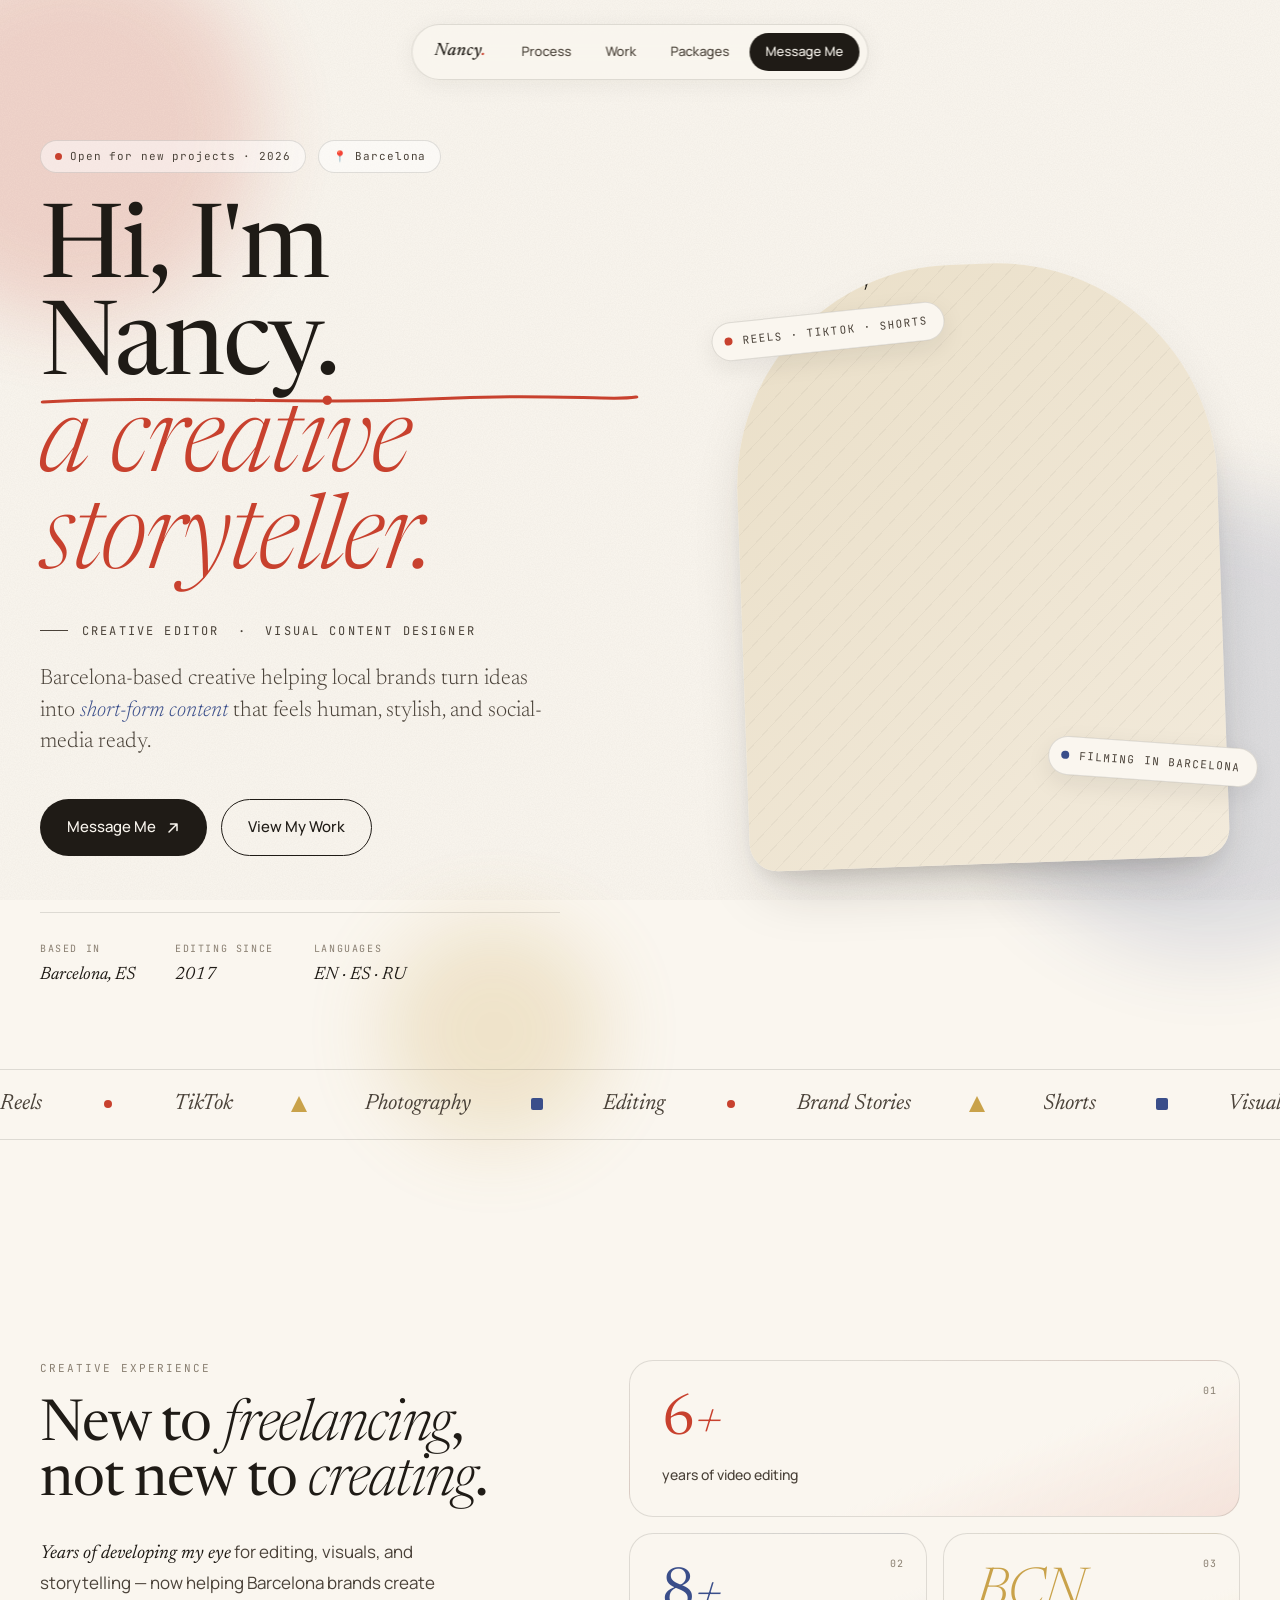
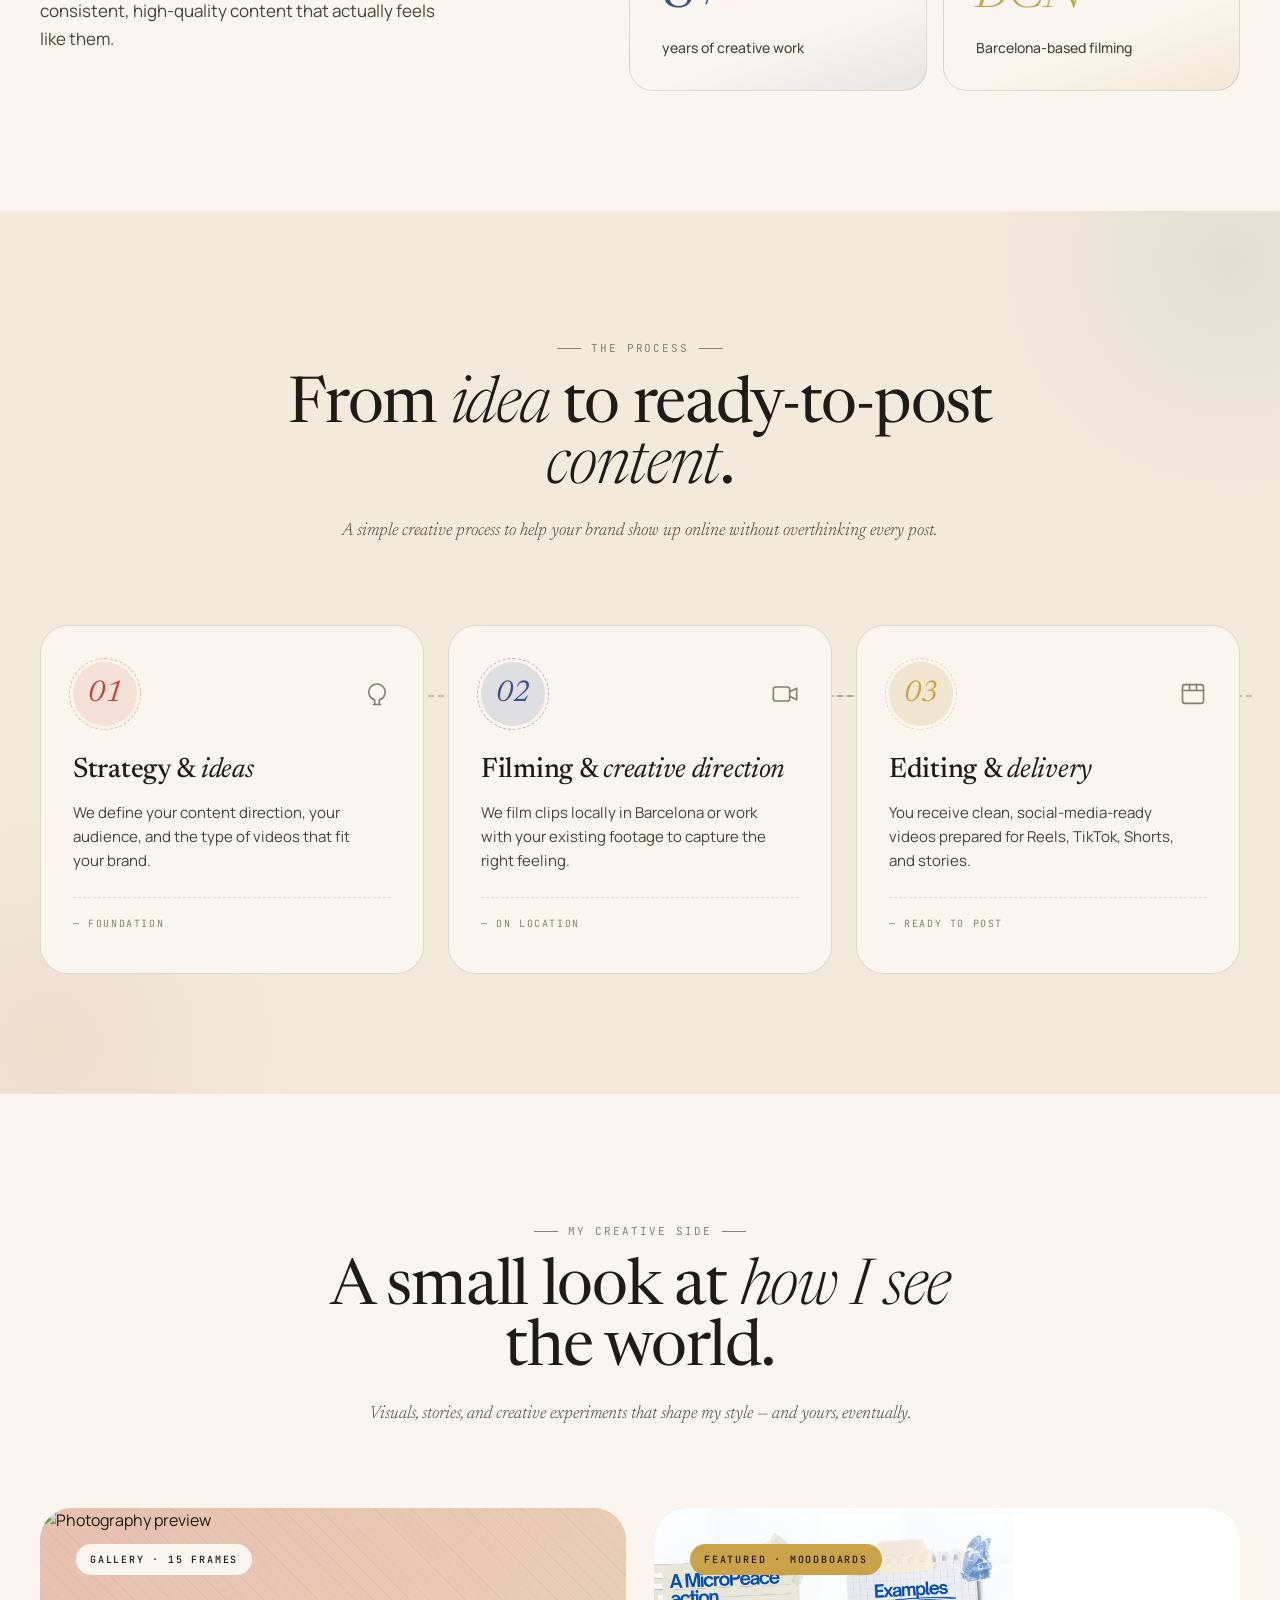
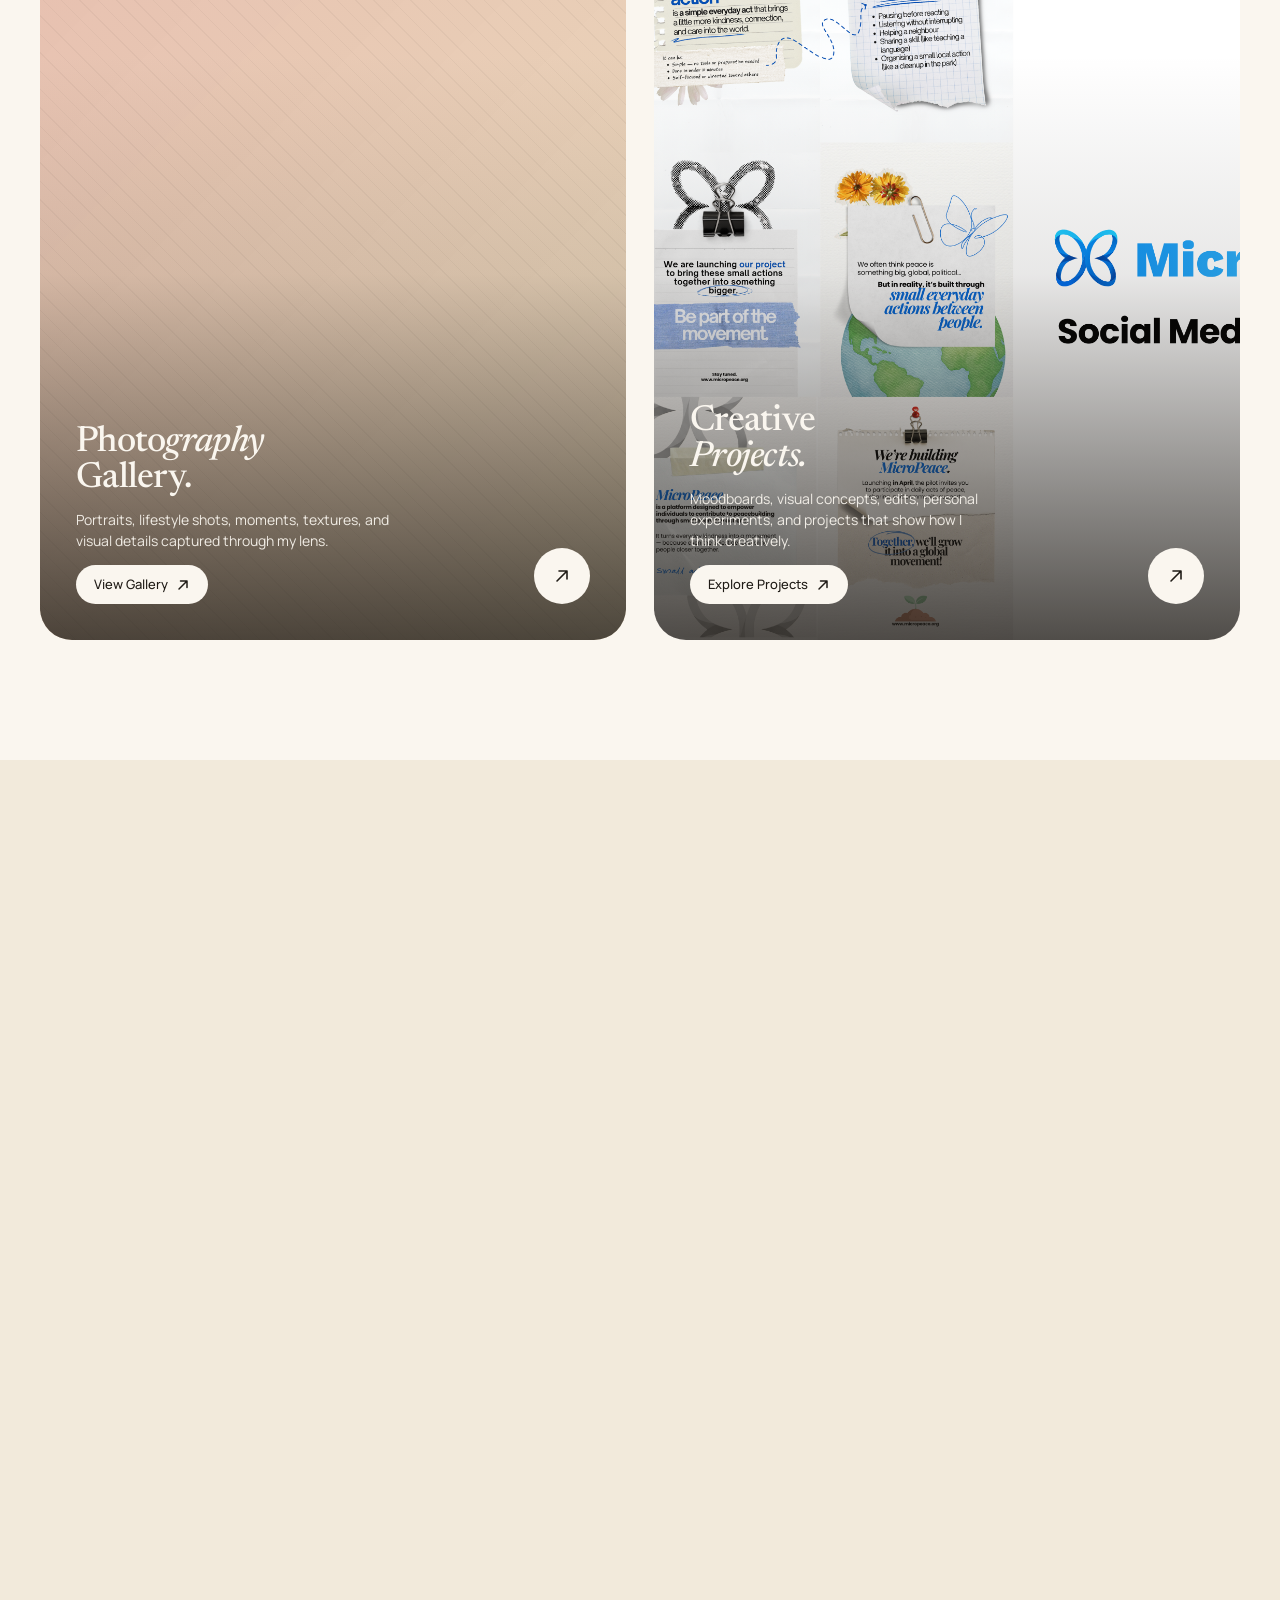
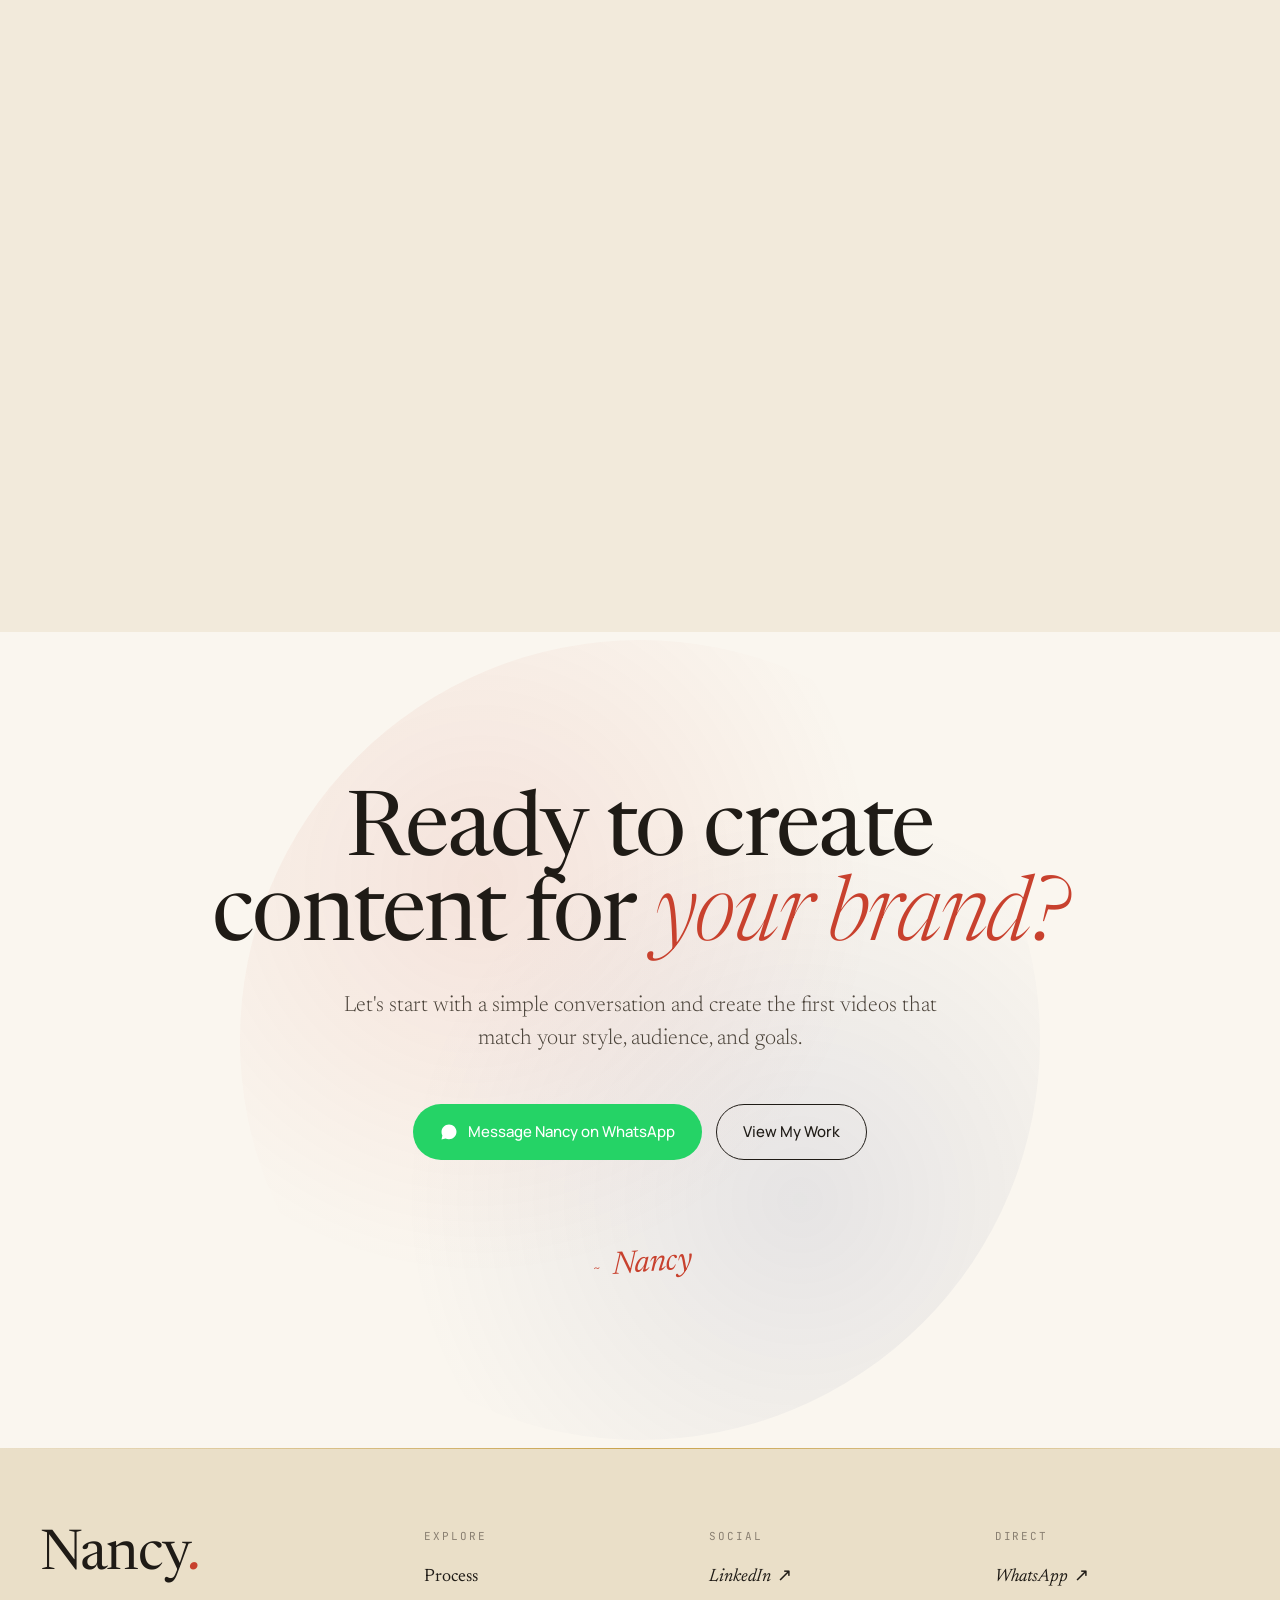
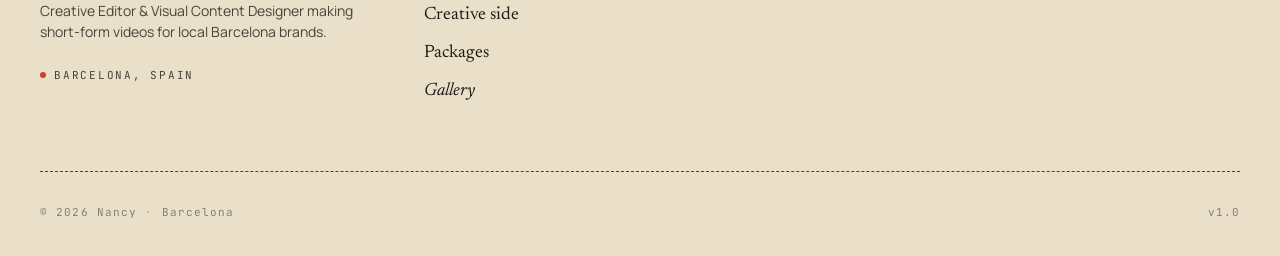
==== commit 407b4b2f: "Add MicroPeace project assets and update creative projects page Co-Authored-By: Claude Opus 4.7 <nor" ====
--- a/index.html
+++ b/index.html
@@ -274,13 +274,7 @@
 
       <a class="creative-card card-projects reveal" href="creative-projects.html">
         <div class="image">
-          <svg class="placeholder-icon" viewBox="0 0 24 24" fill="none" stroke="currentColor" stroke-width="1" stroke-linecap="round" stroke-linejoin="round">
-            <rect x="3" y="3" width="8" height="8" rx="1"/>
-            <rect x="13" y="3" width="8" height="5" rx="1"/>
-            <rect x="13" y="10" width="8" height="11" rx="1"/>
-            <rect x="3" y="13" width="8" height="8" rx="1"/>
-          </svg>
-          <span class="placeholder-text">Coming Soon</span>
+          <img class="preview" src="Nancy/CreativeProjects/MicroPeace/1.png" alt="Creative Projects preview" loading="lazy" />
         </div>
         <div class="overlay">
           <span class="badge gold">Featured · Moodboards</span>
--- a/assets/css/styles.css
+++ b/assets/css/styles.css
@@ -1653,3 +1653,340 @@
   .lightbox-next { right: 12px; }
   .lightbox-close { top: 12px; right: 12px; }
 }
+
+/* ============================================================
+   CREATIVE PROJECTS PAGE
+============================================================ */
+.cp-section {
+  padding: 60px 0;
+  position: relative;
+}
+
+.cp-divider {
+  display: flex;
+  align-items: center;
+  gap: 18px;
+  margin-bottom: 48px;
+}
+.cp-divider .label {
+  font-family: var(--mono);
+  font-size: 11px;
+  letter-spacing: 0.18em;
+  text-transform: uppercase;
+  color: var(--ink-mute);
+  white-space: nowrap;
+}
+.cp-divider .line {
+  flex: 1;
+  height: 1px;
+  background: var(--line);
+}
+.cp-divider .index {
+  font-family: var(--serif);
+  font-style: italic;
+  font-size: 22px;
+  color: var(--red);
+  font-weight: 400;
+}
+
+/* ---- Featured case study ---- */
+.cp-featured {
+  display: grid;
+  grid-template-columns: 1.4fr 1fr;
+  gap: 40px;
+  align-items: stretch;
+  margin-bottom: 32px;
+}
+.cp-featured .cp-feature-image {
+  position: relative;
+  border-radius: 28px;
+  overflow: hidden;
+  background: var(--cream-2);
+  aspect-ratio: 4 / 5;
+  cursor: pointer;
+  box-shadow: 0 30px 60px -28px rgba(31, 27, 22, 0.3);
+}
+.cp-featured .cp-feature-image img {
+  width: 100%;
+  height: 100%;
+  object-fit: cover;
+  transition: transform .9s ease;
+}
+.cp-featured .cp-feature-image:hover img { transform: scale(1.04); }
+.cp-featured .cp-feature-image::after {
+  content: '';
+  position: absolute;
+  inset: 0;
+  background: linear-gradient(180deg, transparent 65%, rgba(31, 27, 22, 0.22));
+  opacity: 0;
+  transition: opacity .3s;
+  pointer-events: none;
+}
+.cp-featured .cp-feature-image:hover::after { opacity: 1; }
+
+.cp-feature-meta {
+  padding: 24px 8px 16px;
+  display: flex;
+  flex-direction: column;
+  justify-content: center;
+  position: relative;
+}
+.cp-feature-meta .cp-counter {
+  font-family: var(--mono);
+  font-size: 11px;
+  letter-spacing: 0.22em;
+  text-transform: uppercase;
+  color: var(--ink-mute);
+  margin-bottom: 28px;
+  display: inline-flex;
+  align-items: center;
+  gap: 12px;
+}
+.cp-feature-meta .cp-counter .num {
+  font-family: var(--serif);
+  font-style: italic;
+  font-size: 22px;
+  color: var(--red);
+  letter-spacing: -0.01em;
+}
+.cp-feature-meta .cp-counter .pill {
+  background: var(--gold);
+  color: var(--ink);
+  padding: 6px 12px;
+  border-radius: 999px;
+  font-weight: 500;
+  font-size: 10px;
+}
+.cp-feature-meta h2 {
+  font-family: var(--serif);
+  font-size: clamp(44px, 5.5vw, 84px);
+  font-weight: 400;
+  letter-spacing: -0.02em;
+  line-height: 0.98;
+  margin-bottom: 24px;
+}
+.cp-feature-meta h2 em { font-style: italic; color: var(--red); font-weight: 300; }
+.cp-feature-meta .cp-tags {
+  display: flex;
+  flex-wrap: wrap;
+  gap: 8px;
+  margin-bottom: 24px;
+}
+.cp-tag {
+  font-family: var(--mono);
+  font-size: 10px;
+  letter-spacing: 0.16em;
+  text-transform: uppercase;
+  color: var(--ink-soft);
+  padding: 6px 12px;
+  border: 1px solid var(--line);
+  border-radius: 999px;
+  background: rgba(255,255,255,0.5);
+}
+.cp-tag.red { color: var(--red); border-color: rgba(200, 65, 46, 0.35); background: rgba(200, 65, 46, 0.06); }
+.cp-tag.blue { color: var(--blue); border-color: rgba(58, 78, 138, 0.35); background: rgba(58, 78, 138, 0.06); }
+.cp-tag.gold { color: var(--gold); border-color: rgba(201, 162, 74, 0.45); background: rgba(201, 162, 74, 0.1); }
+.cp-feature-meta .cp-desc {
+  font-family: var(--serif);
+  font-style: italic;
+  font-size: 20px;
+  font-weight: 300;
+  color: var(--ink-soft);
+  line-height: 1.5;
+  margin-bottom: 28px;
+  text-wrap: pretty;
+  max-width: 460px;
+}
+.cp-feature-meta .cp-meta-line {
+  display: flex;
+  flex-wrap: wrap;
+  gap: 24px;
+  padding-top: 22px;
+  border-top: 1px dashed var(--line);
+}
+.cp-feature-meta .cp-meta-item .k {
+  font-family: var(--mono);
+  font-size: 10px;
+  letter-spacing: 0.16em;
+  text-transform: uppercase;
+  color: var(--ink-mute);
+  margin-bottom: 4px;
+}
+.cp-feature-meta .cp-meta-item .v {
+  font-family: var(--serif);
+  font-style: italic;
+  font-size: 17px;
+  color: var(--ink);
+}
+
+.cp-support-grid {
+  display: grid;
+  grid-template-columns: 1fr 1fr;
+  gap: 24px;
+  margin-top: 8px;
+}
+.cp-support-grid .cp-support {
+  position: relative;
+  border-radius: 22px;
+  overflow: hidden;
+  background: var(--cream-2);
+  aspect-ratio: 4 / 3;
+  cursor: pointer;
+  box-shadow: 0 14px 32px -22px rgba(31, 27, 22, 0.3);
+  transition: transform .35s ease, box-shadow .35s;
+}
+.cp-support-grid .cp-support:hover {
+  transform: translateY(-4px);
+  box-shadow: 0 22px 44px -22px rgba(31, 27, 22, 0.35);
+}
+.cp-support-grid .cp-support img {
+  width: 100%;
+  height: 100%;
+  object-fit: cover;
+  transition: transform .8s ease;
+}
+.cp-support-grid .cp-support:hover img { transform: scale(1.05); }
+.cp-support-grid .cp-support .cp-support-label {
+  position: absolute;
+  top: 14px;
+  left: 14px;
+  background: rgba(250, 246, 239, 0.92);
+  color: var(--ink-soft);
+  font-family: var(--mono);
+  font-size: 10px;
+  letter-spacing: 0.18em;
+  text-transform: uppercase;
+  padding: 6px 11px;
+  border-radius: 999px;
+  backdrop-filter: blur(6px);
+}
+
+/* ---- Studies grid (asymmetric) ---- */
+.cp-grid {
+  display: grid;
+  grid-template-columns: repeat(12, 1fr);
+  grid-auto-rows: 220px;
+  gap: 24px;
+}
+.cp-card {
+  position: relative;
+  border-radius: 22px;
+  overflow: hidden;
+  background: var(--cream-2);
+  cursor: pointer;
+  box-shadow: 0 14px 32px -22px rgba(31, 27, 22, 0.28);
+  transition: transform .35s ease, box-shadow .35s;
+  display: block;
+}
+.cp-card:hover {
+  transform: translateY(-6px);
+  box-shadow: 0 28px 48px -24px rgba(31, 27, 22, 0.35);
+}
+.cp-card img {
+  width: 100%;
+  height: 100%;
+  object-fit: cover;
+  display: block;
+  transition: transform .9s ease;
+}
+.cp-card:hover img { transform: scale(1.06); }
+
+.cp-card .cp-card-overlay {
+  position: absolute;
+  inset: 0;
+  padding: 28px;
+  display: flex;
+  flex-direction: column;
+  justify-content: flex-end;
+  gap: 10px;
+  background: linear-gradient(180deg, transparent 35%, rgba(20, 17, 14, 0.78) 100%);
+  color: var(--cream);
+  pointer-events: none;
+}
+.cp-card .cp-card-overlay .cp-tag {
+  align-self: flex-start;
+  background: rgba(250, 246, 239, 0.92);
+  color: var(--ink);
+  border-color: transparent;
+}
+.cp-card .cp-card-overlay h3 {
+  font-family: var(--serif);
+  font-weight: 500;
+  font-size: 26px;
+  line-height: 1.1;
+  letter-spacing: -0.01em;
+}
+.cp-card .cp-card-overlay h3 em { font-style: italic; font-weight: 400; }
+.cp-card .cp-card-overlay .cp-card-desc {
+  font-size: 13px;
+  line-height: 1.5;
+  opacity: 0.86;
+  max-width: 360px;
+  text-wrap: pretty;
+}
+.cp-card .cp-card-corner {
+  position: absolute;
+  top: 18px;
+  right: 18px;
+  width: 44px;
+  height: 44px;
+  border-radius: 50%;
+  background: rgba(250, 246, 239, 0.95);
+  color: var(--ink);
+  display: grid;
+  place-items: center;
+  transition: transform .3s, background .3s;
+}
+.cp-card:hover .cp-card-corner {
+  transform: rotate(-45deg) scale(1.05);
+  background: var(--gold);
+}
+.cp-card .cp-card-corner svg { width: 16px; height: 16px; }
+
+/* asymmetric placements — desktop */
+.cp-card.size-a { grid-column: span 7; grid-row: span 2; }
+.cp-card.size-b { grid-column: span 5; grid-row: span 2; }
+.cp-card.size-c { grid-column: span 5; grid-row: span 2; }
+.cp-card.size-d { grid-column: span 7; grid-row: span 2; }
+
+/* ---- Responsive overrides ---- */
+@media (max-width: 980px) {
+  .cp-featured {
+    grid-template-columns: 1fr;
+    gap: 28px;
+  }
+  .cp-feature-meta { padding: 4px 0 0; }
+  .cp-feature-meta h2 { font-size: clamp(40px, 8vw, 60px); }
+  .cp-featured .cp-feature-image { aspect-ratio: 4 / 5; }
+
+  .cp-grid {
+    grid-template-columns: repeat(6, 1fr);
+    grid-auto-rows: 200px;
+  }
+  .cp-card.size-a,
+  .cp-card.size-b,
+  .cp-card.size-c,
+  .cp-card.size-d {
+    grid-column: span 6;
+    grid-row: span 2;
+  }
+  .cp-section { padding: 40px 0; }
+  .cp-divider { margin-bottom: 32px; }
+  .cp-card .cp-card-overlay { padding: 22px; }
+  .cp-card .cp-card-overlay h3 { font-size: 22px; }
+}
+
+@media (max-width: 560px) {
+  .cp-grid {
+    grid-template-columns: 1fr;
+    grid-auto-rows: 280px;
+    gap: 16px;
+  }
+  .cp-support-grid { grid-template-columns: 1fr; gap: 16px; }
+  .cp-feature-meta .cp-meta-line { gap: 16px; }
+  .cp-feature-meta .cp-desc { font-size: 18px; }
+  .cp-card .cp-card-overlay { padding: 20px; }
+  .cp-card .cp-card-overlay h3 { font-size: 22px; }
+  .cp-divider { gap: 12px; margin-bottom: 24px; }
+  .cp-divider .index { font-size: 18px; }
+}
